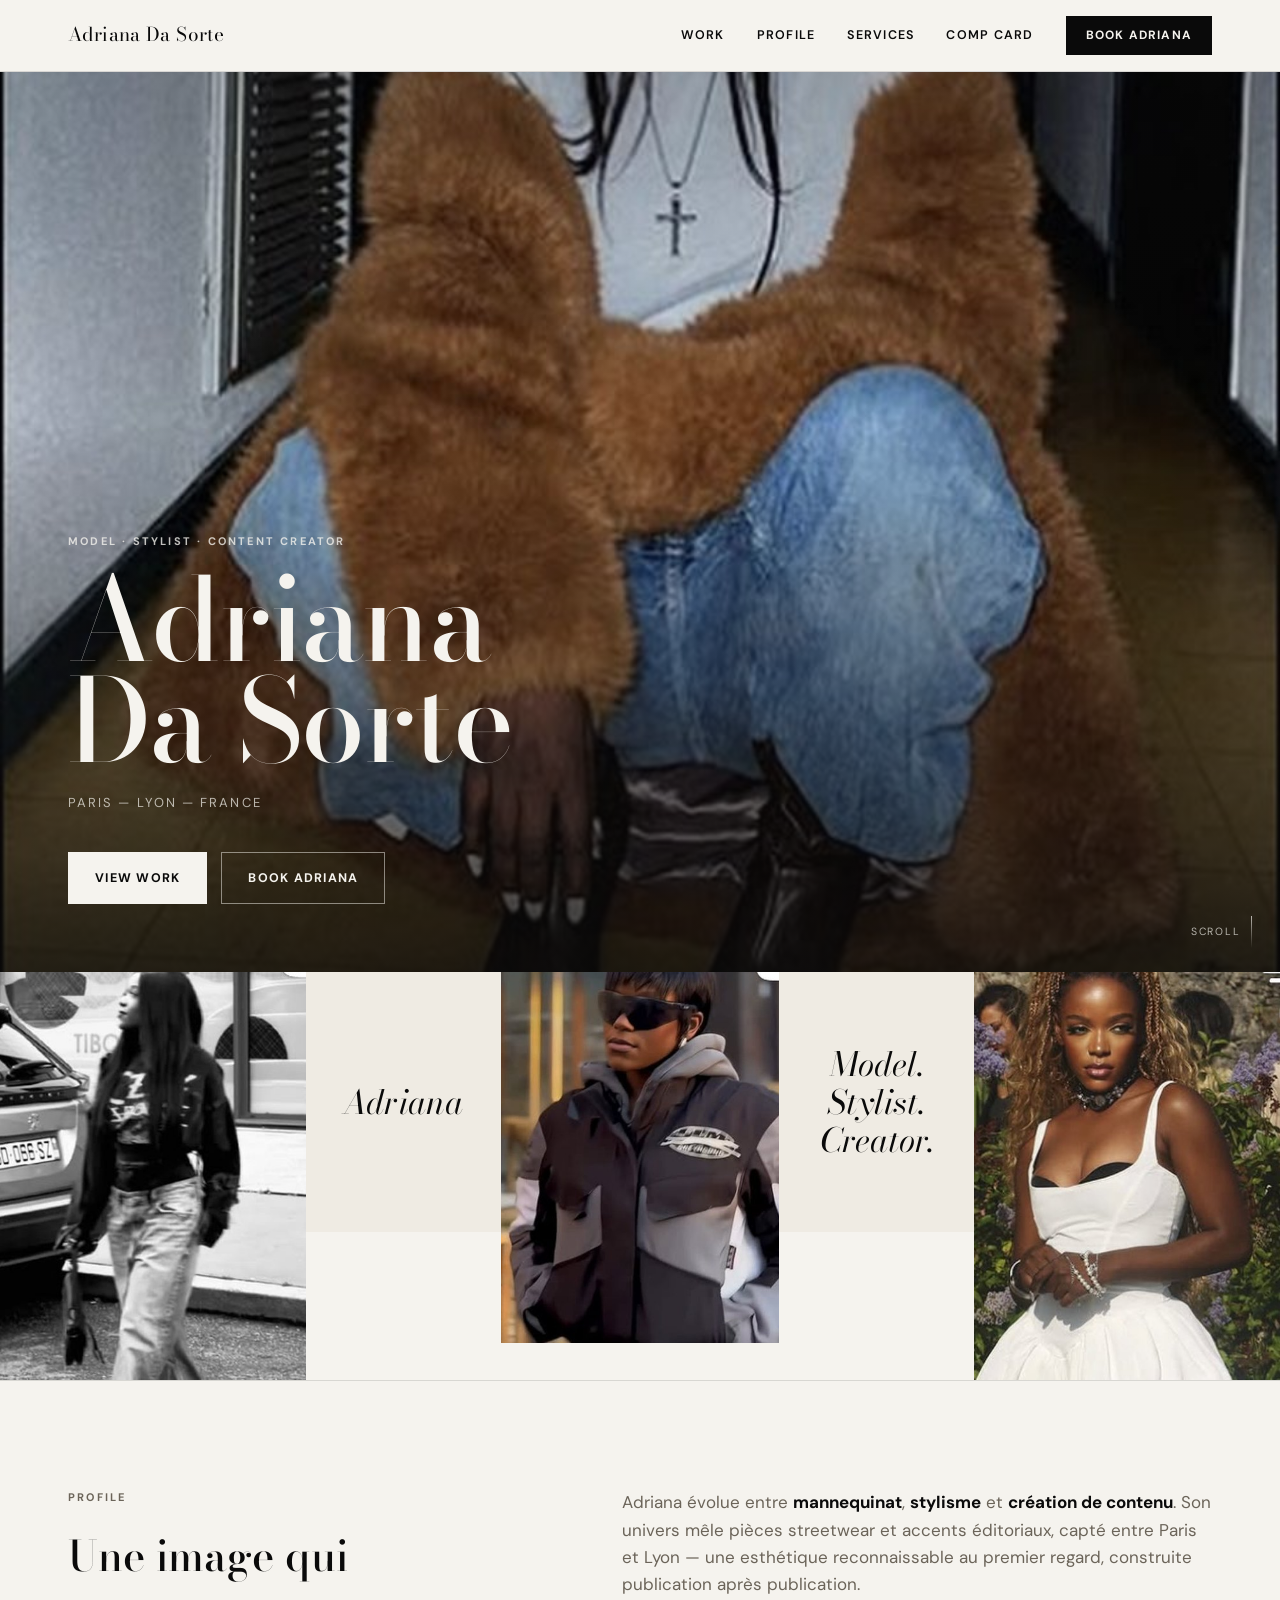
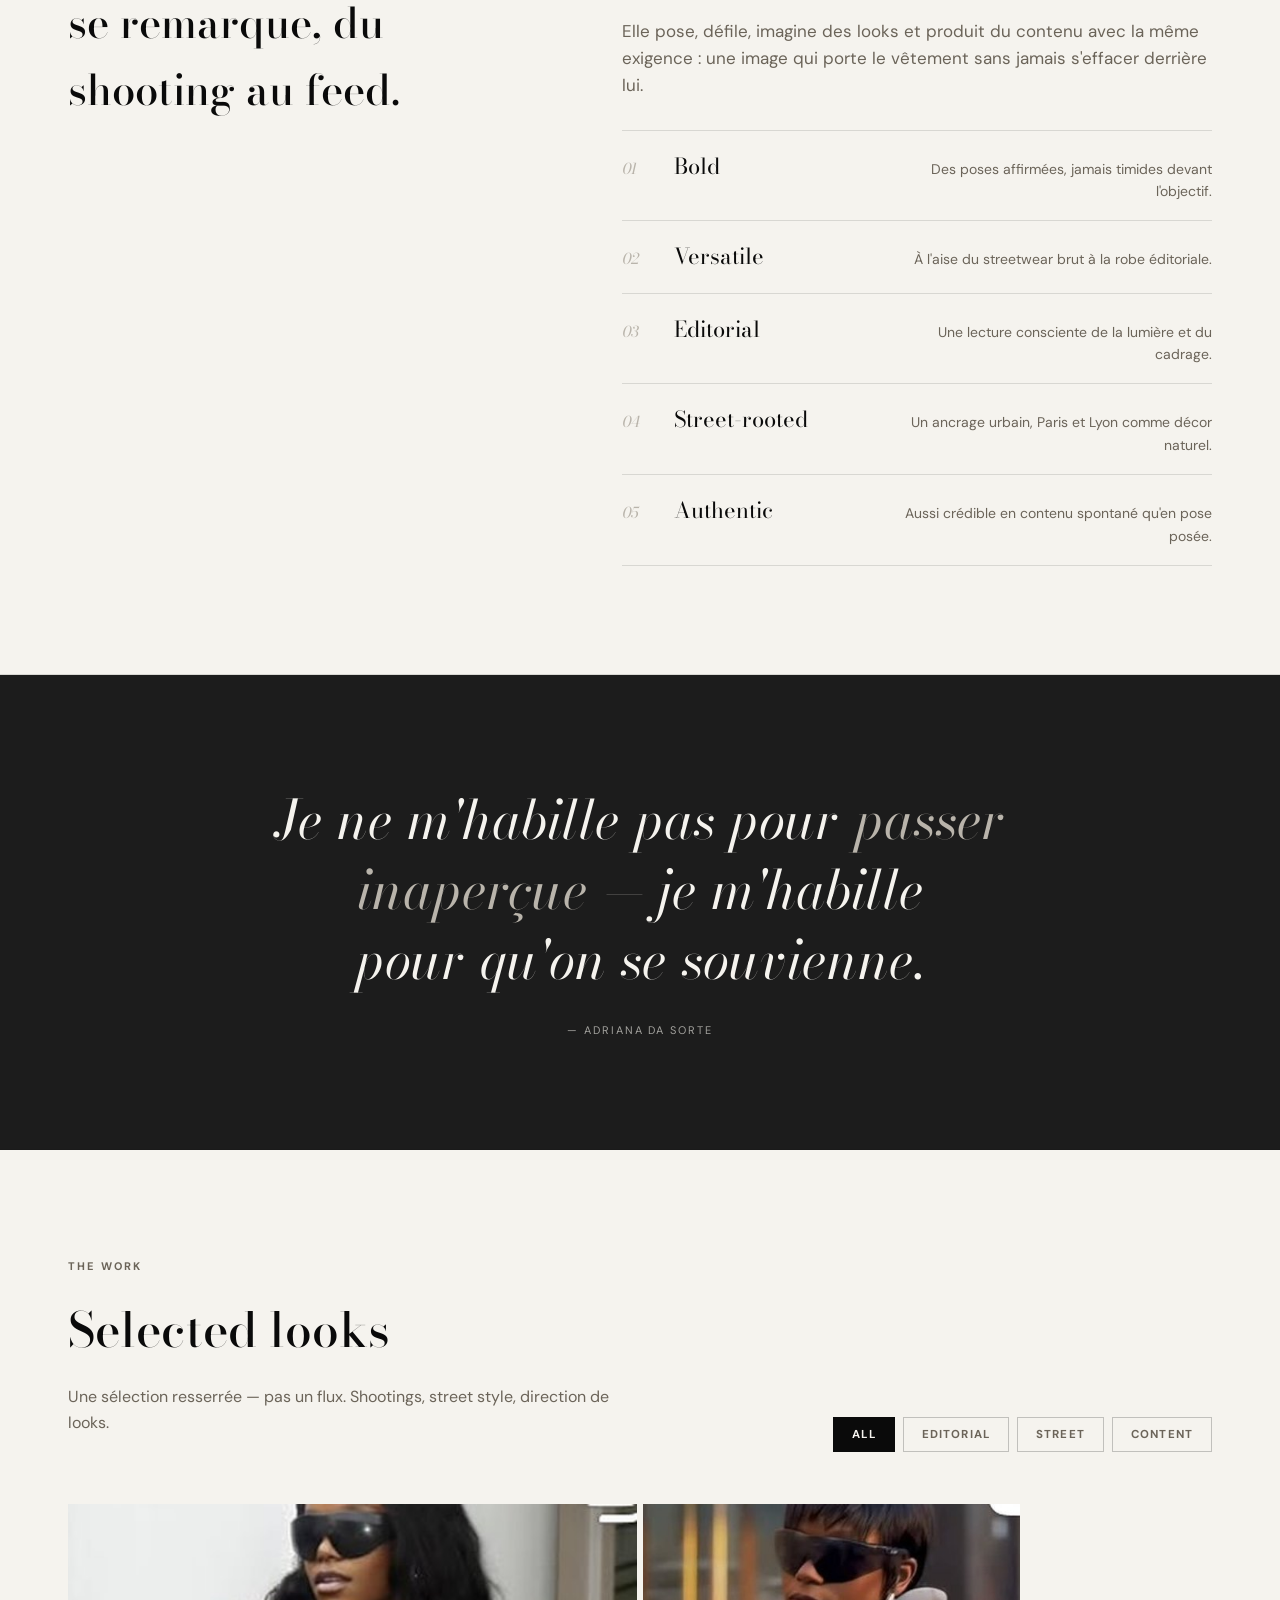
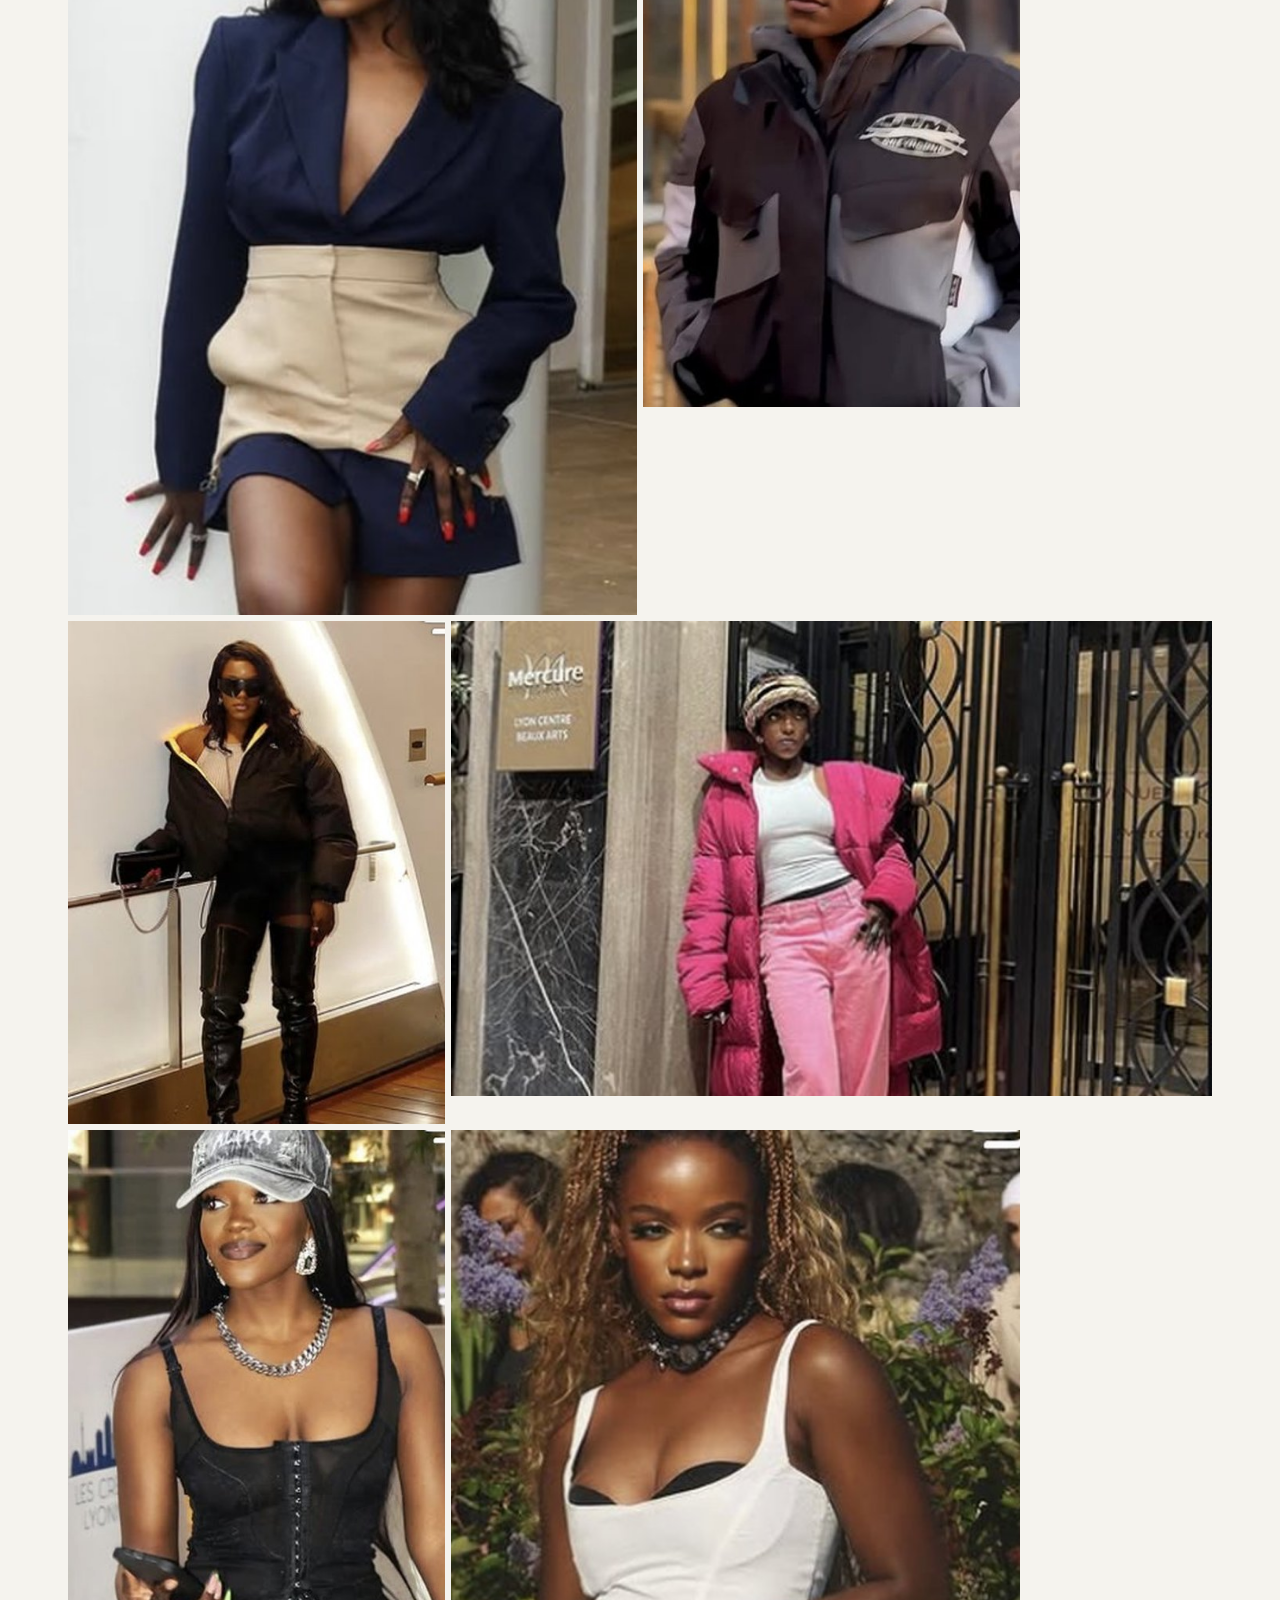
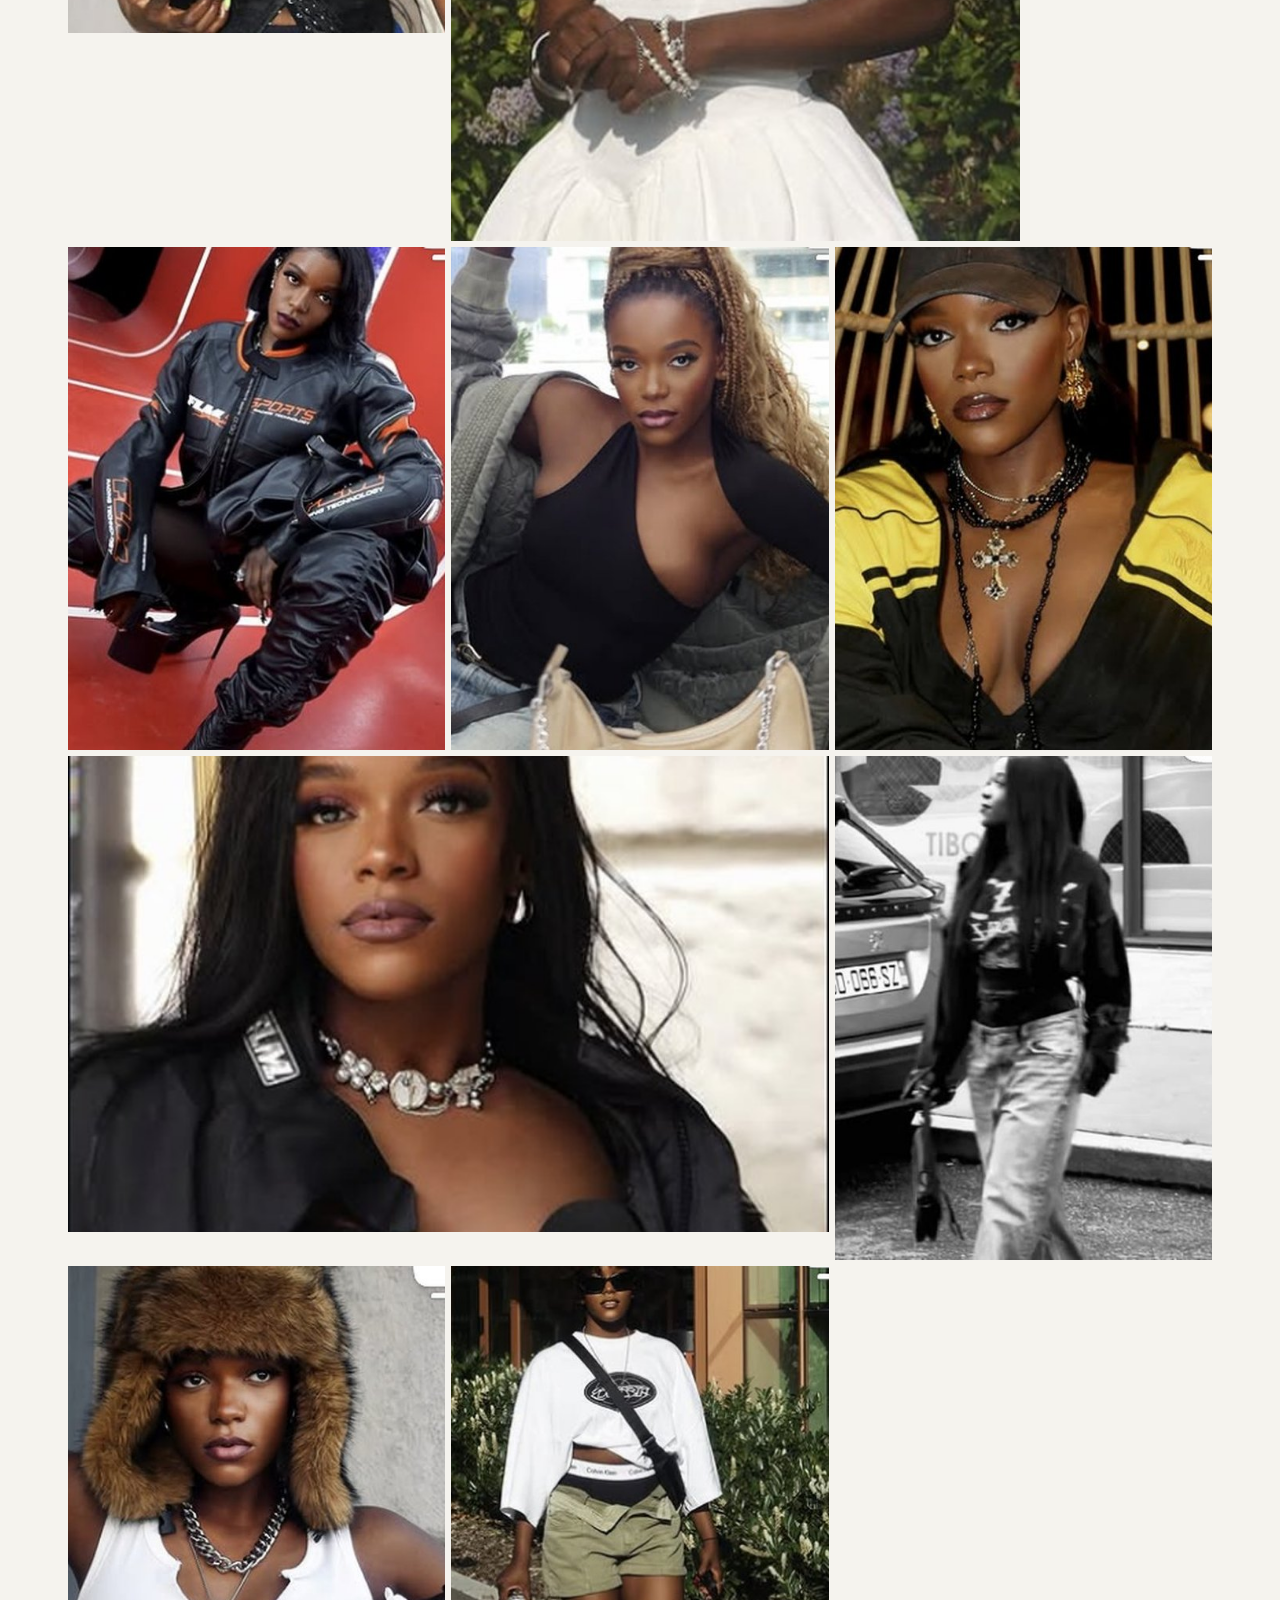
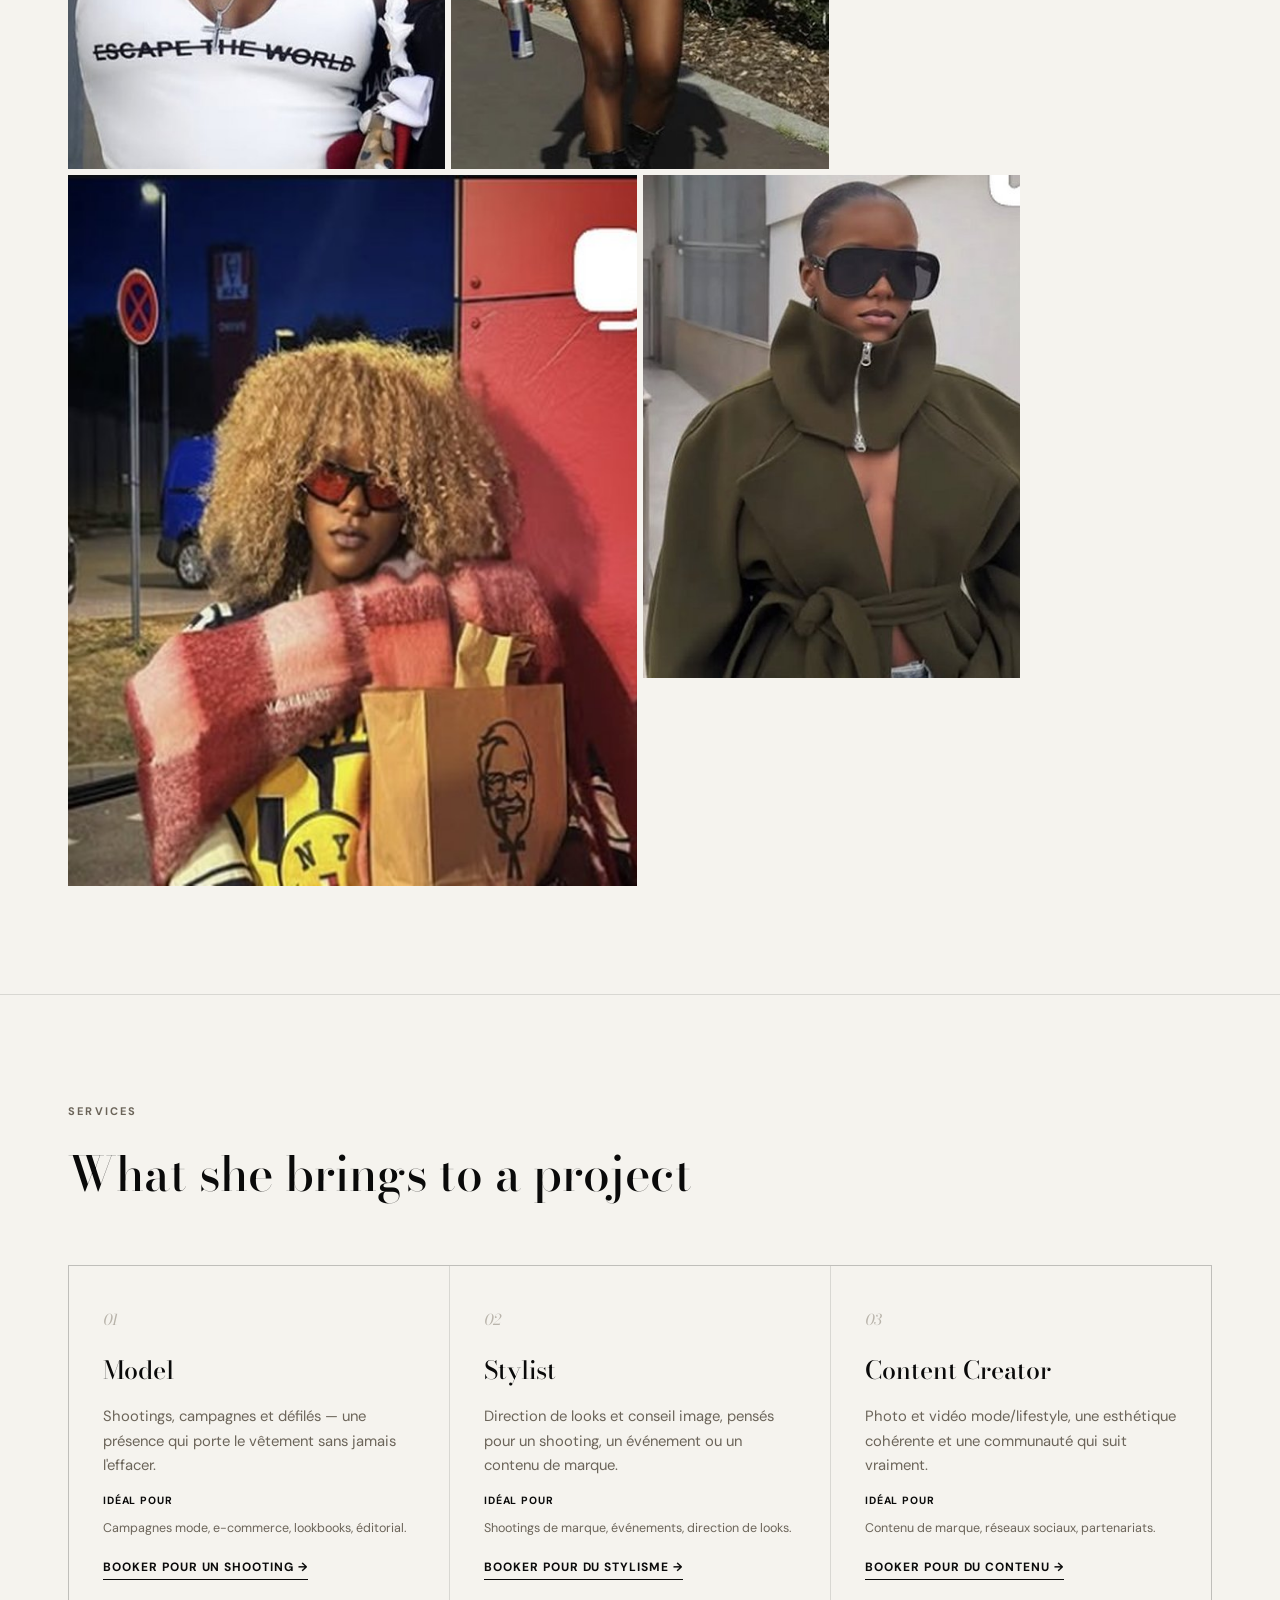
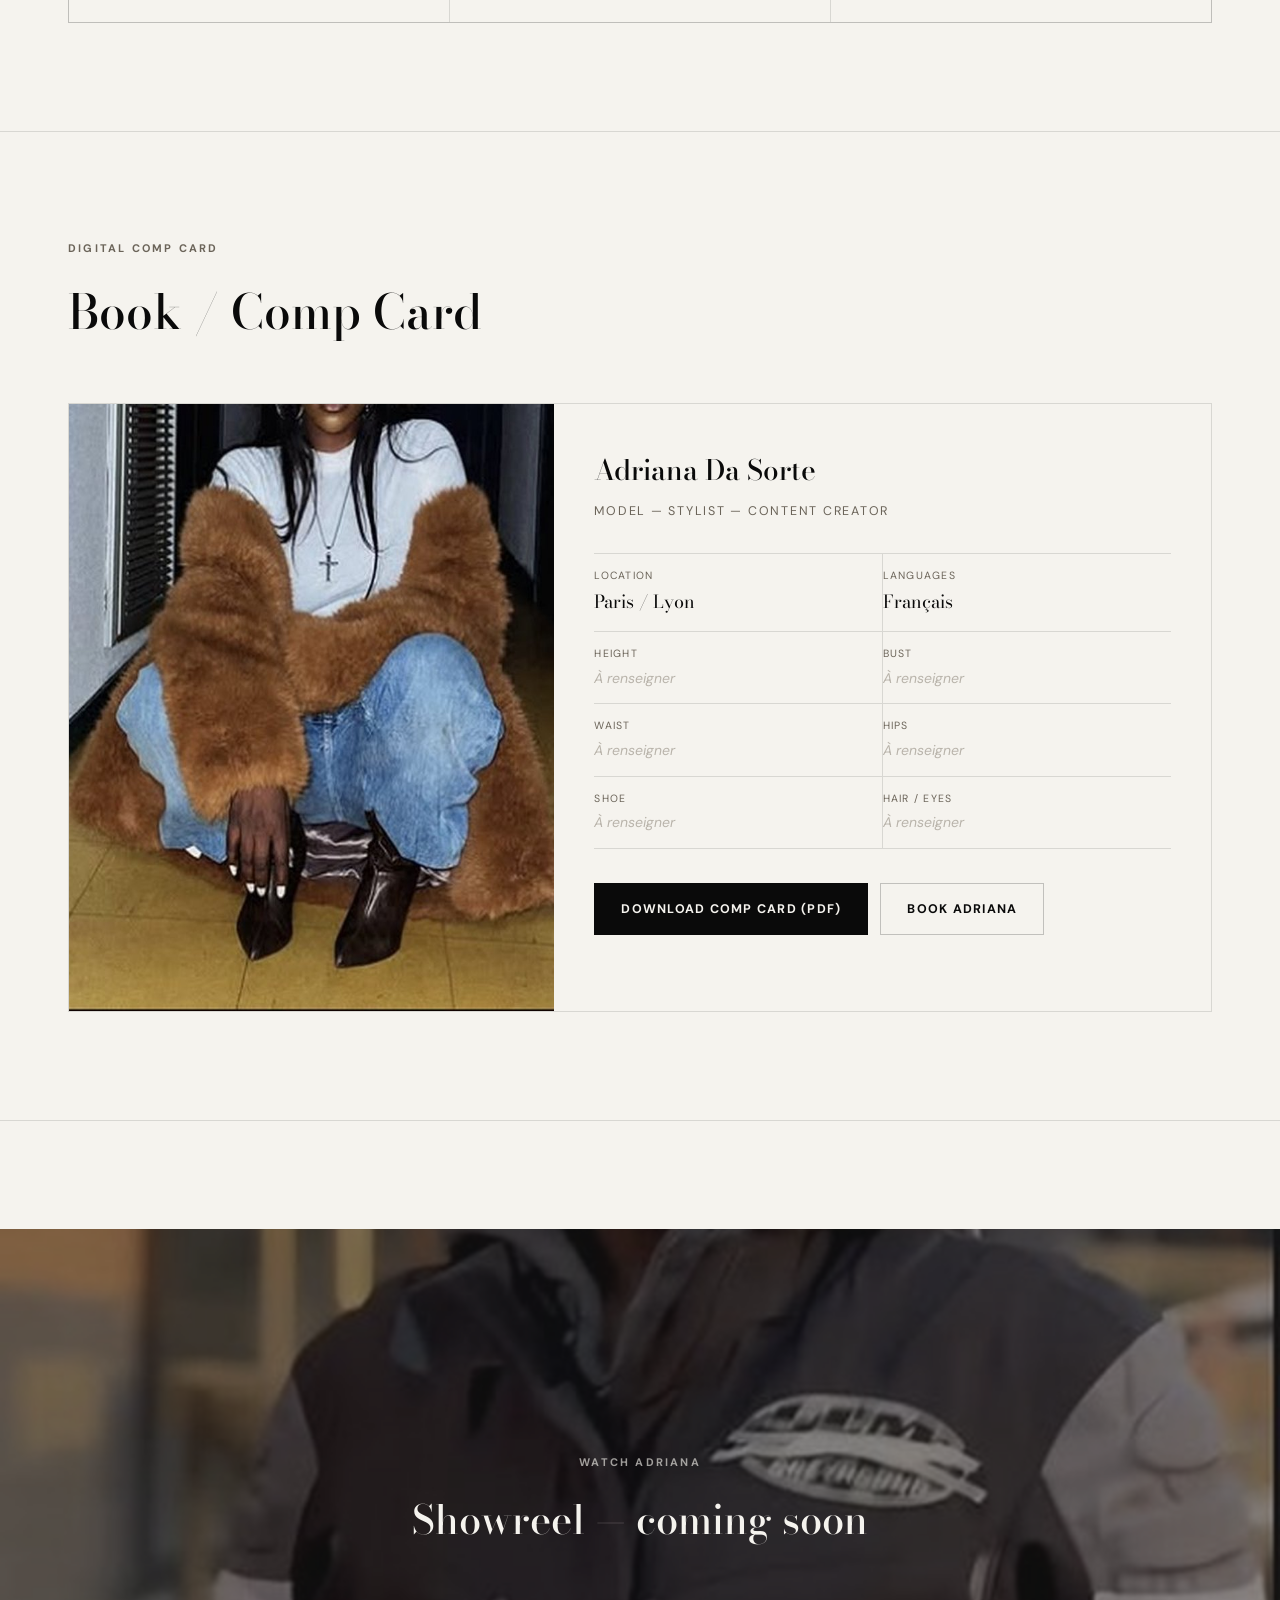
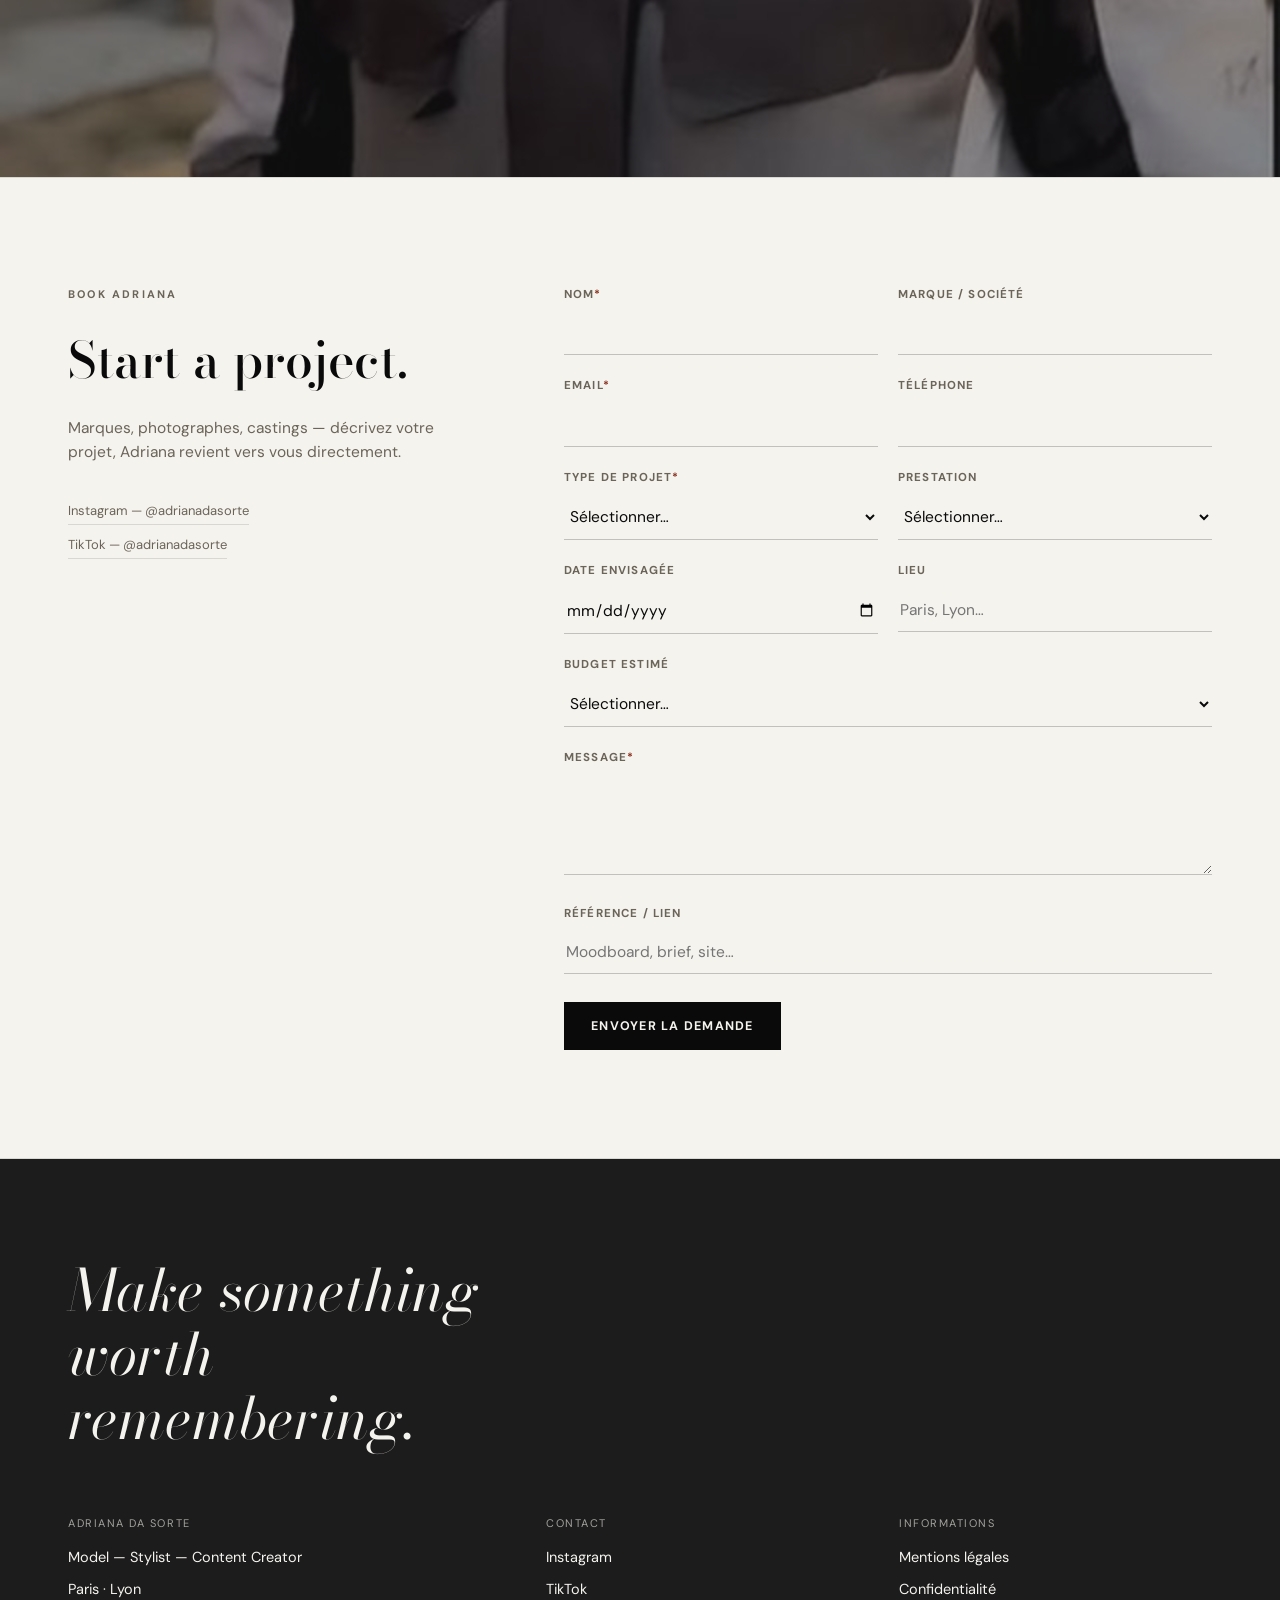
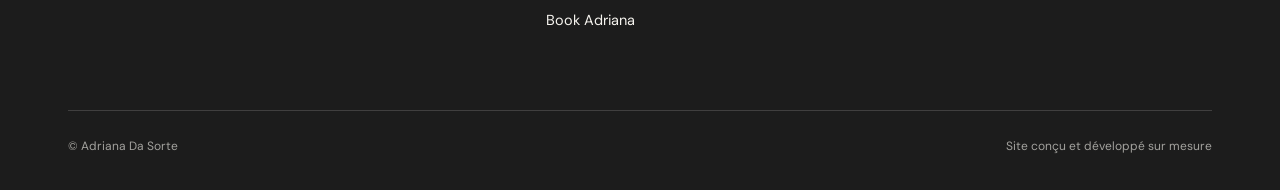
==== index.html @ 489c69a9 "Site officiel Adriana Da Sorte — v1 Portfolio premium / digital comp card / booking pour Adriana Da " ====
<!doctype html>
<html lang="fr">
<head>
<meta charset="utf-8">
<meta name="viewport" content="width=device-width, initial-scale=1">
<link rel="icon" href="/favicon.ico" sizes="any">
<link rel="apple-touch-icon" href="/assets/img/apple-touch-icon.png">
<title>Adriana Da Sorte</title>
<meta name="description" content="Adriana Da Sorte — Mannequin, styliste et créatrice de contenu entre Paris et Lyon. Portfolio, comp card et booking.">
<link rel="canonical" href="https://www.adrianadasorte.com/">
<meta property="og:type" content="profile">
<meta property="og:title" content="Adriana Da Sorte — Model / Stylist / Content Creator">
<meta property="og:description" content="Mannequin, styliste et créatrice de contenu entre Paris et Lyon.">
<meta property="og:url" content="https://www.adrianadasorte.com/">
<meta property="og:image" content="https://www.adrianadasorte.com/assets/img/og-cover.jpg">
<meta property="og:locale" content="fr_FR">
<meta name="twitter:card" content="summary_large_image">
<meta name="twitter:title" content="Adriana Da Sorte — Model / Stylist / Content Creator">
<meta name="twitter:description" content="Mannequin, styliste et créatrice de contenu entre Paris et Lyon.">
<meta name="robots" content="index, follow">
<link rel="preconnect" href="https://fonts.googleapis.com">
<link rel="preconnect" href="https://fonts.gstatic.com" crossorigin>
<link href="https://fonts.googleapis.com/css2?family=Bodoni+Moda:ital,opsz,wght@0,6..96,400;0,6..96,500;0,6..96,600;0,6..96,700;1,6..96,400;1,6..96,500&family=DM+Sans:ital,wght@0,400;0,500;0,600;0,700;1,500&display=swap" rel="stylesheet">
<script type="application/ld+json">
{
  "@context": "https://schema.org",
  "@type": "Person",
  "name": "Adriana Da Sorte",
  "jobTitle": ["Fashion Model", "Stylist", "Content Creator"],
  "url": "https://www.adrianadasorte.com/",
  "sameAs": [
    "https://www.instagram.com/adrianadasorte",
    "https://www.tiktok.com/@adrianadasorte"
  ],
  "areaServed": ["Paris", "Lyon"],
  "address": { "@type": "PostalAddress", "addressLocality": "Paris", "addressCountry": "FR" }
}
</script>
<link rel="stylesheet" href="assets/css/style.css">
</head>
<body>

<a class="skip-link" href="#main">Aller au contenu</a>

<button class="burger" id="burgerBtn" aria-label="Ouvrir le menu" aria-expanded="false" aria-controls="mobileMenu">
  <span></span><span></span><span></span>
</button>
<div class="mobile-menu" id="mobileMenu">
  <button class="mobile-close" id="mobileClose" aria-label="Fermer le menu">×</button>
  <a href="#work">Work</a>
  <a href="#profile">Profile</a>
  <a href="#services">Services</a>
  <a href="#comp-card">Comp Card</a>
  <a href="#book">Book</a>
</div>

<nav>
  <div class="nav-inner">
    <a class="wordmark" href="#top">Adriana Da Sorte</a>
    <div class="nav-links">
      <a href="#work">Work</a>
      <a href="#profile">Profile</a>
      <a href="#services">Services</a>
      <a href="#comp-card">Comp Card</a>
      <a class="nav-cta" href="#book">Book Adriana</a>
    </div>
  </div>
</nav>

<main id="main">

<header class="hero" id="top">
  <div class="hero-bg"><img src="assets/img/hero.jpg" alt="Adriana Da Sorte, portrait éditorial en manteau fourrure"></div>
  <div class="hero-content">
    <div class="eyebrow">Model · Stylist · Content Creator</div>
    <h1>Adriana<br>Da Sorte</h1>
    <div class="hero-loc">Paris — Lyon — France</div>
    <div class="hero-actions">
      <a class="btn btn-solid" href="#work">View Work</a>
      <a class="btn btn-ghost-dark" href="#book">Book Adriana</a>
    </div>
  </div>
  <div class="scroll-cue">Scroll</div>
</header>

<section class="intro" aria-label="Introduction">
  <div class="intro-strip reveal">
    <div><img src="assets/img/g4.jpg" alt="Portrait noir et blanc"></div>
    <div class="word"><span>Adriana</span></div>
    <div><img src="assets/img/g9.jpg" alt="Shooting studio, combinaison sportswear"></div>
    <div class="word"><span>Model.<br>Stylist.<br>Creator.</span></div>
    <div><img src="assets/img/g7.jpg" alt="Look robe blanche dans un jardin"></div>
  </div>
</section>

<section id="profile" class="reveal">
  <div class="wrap">
    <div class="about-grid">
      <div>
        <div class="eyebrow">Profile</div>
        <h2 style="margin-top:16px; font-size:clamp(28px,3.4vw,42px);">Une image qui se remarque, du shooting au feed.</h2>
      </div>
      <div>
        <p>Adriana évolue entre <strong>mannequinat</strong>, <strong>stylisme</strong> et <strong>création de contenu</strong>. Son univers mêle pièces streetwear et accents éditoriaux, capté entre Paris et Lyon — une esthétique reconnaissable au premier regard, construite publication après publication.</p>
        <p>Elle pose, défile, imagine des looks et produit du contenu avec la même exigence : une image qui porte le vêtement sans jamais s'effacer derrière lui.</p>

        <div class="code-list">
          <div class="code-row"><span class="n">01</span><span class="t">Bold</span><span class="d">Des poses affirmées, jamais timides devant l'objectif.</span></div>
          <div class="code-row"><span class="n">02</span><span class="t">Versatile</span><span class="d">À l'aise du streetwear brut à la robe éditoriale.</span></div>
          <div class="code-row"><span class="n">03</span><span class="t">Editorial</span><span class="d">Une lecture consciente de la lumière et du cadrage.</span></div>
          <div class="code-row"><span class="n">04</span><span class="t">Street-rooted</span><span class="d">Un ancrage urbain, Paris et Lyon comme décor naturel.</span></div>
          <div class="code-row"><span class="n">05</span><span class="t">Authentic</span><span class="d">Aussi crédible en contenu spontané qu'en pose posée.</span></div>
        </div>
      </div>
    </div>
  </div>
</section>

<section class="statement reveal">
  <blockquote>Je ne m'habille pas pour <span>passer inaperçue</span> — je m'habille pour qu'on se souvienne.</blockquote>
  <cite>— Adriana Da Sorte</cite>
</section>

<section id="work" class="reveal">
  <div class="wrap">
    <div class="sec-head">
      <div>
        <div class="eyebrow">The Work</div>
        <h2>Selected looks</h2>
        <p>Une sélection resserrée — pas un flux. Shootings, street style, direction de looks.</p>
      </div>
      <div class="filters" role="group" aria-label="Filtrer le portfolio">
        <button class="filter-btn active" data-filter="all">All</button>
        <button class="filter-btn" data-filter="editorial">Editorial</button>
        <button class="filter-btn" data-filter="street">Street</button>
        <button class="filter-btn" data-filter="content">Content</button>
      </div>
    </div>
  </div>

  <div class="wrap">
    <div class="gallery" id="gallery">
      <figure class="big" data-cat="editorial" data-caption="Éditorial — blazer bicolore"><img src="assets/img/g1.jpg" alt="Look éditorial, blazer bicolore"><figcaption>Editorial — Blazer</figcaption></figure>
      <figure data-cat="editorial" data-caption="Studio — combinaison sportswear"><img src="assets/img/g9.jpg" alt="Shooting studio, combinaison sportswear"><figcaption>Editorial — Studio</figcaption></figure>
      <figure data-cat="street" data-caption="Street — cuir et bottes hautes"><img src="assets/img/g2.jpg" alt="Look soirée, cuir et bottes hautes"><figcaption>Street</figcaption></figure>
      <figure class="wide" data-cat="street" data-caption="Street — manteau rose"><img src="assets/img/g5.jpg" alt="Street style, manteau rose"><figcaption>Street</figcaption></figure>
      <figure data-cat="editorial" data-caption="Éditorial — corset et bijoux"><img src="assets/img/g3.jpg" alt="Portrait, corset et bijoux"><figcaption>Editorial</figcaption></figure>
      <figure class="big" data-cat="editorial" data-caption="Éditorial — robe blanche, jardin"><img src="assets/img/g7.jpg" alt="Look robe blanche dans un jardin"><figcaption>Editorial</figcaption></figure>
      <figure data-cat="editorial" data-caption="Studio — pose au sol"><img src="assets/img/g10.jpg" alt="Shooting studio, pose au sol"><figcaption>Editorial — Studio</figcaption></figure>
      <figure data-cat="editorial" data-caption="Éditorial — regard caméra"><img src="assets/img/g6.jpg" alt="Portrait, regard caméra, collier ras-de-cou"><figcaption>Editorial</figcaption></figure>
      <figure data-cat="street" data-caption="Street — jaune et noir"><img src="assets/img/g8.jpg" alt="Look streetwear jaune et noir"><figcaption>Street</figcaption></figure>
      <figure class="wide" data-cat="editorial" data-caption="Éditorial — portrait veste noire"><img src="assets/img/g11.jpg" alt="Portrait éditorial, veste noire et collier ras-de-cou"><figcaption>Editorial</figcaption></figure>
      <figure data-cat="editorial" data-caption="Portrait noir et blanc"><img src="assets/img/g4.jpg" alt="Portrait noir et blanc"><figcaption>Editorial</figcaption></figure>
      <figure data-cat="street" data-caption="Street — bonnet fourrure"><img src="assets/img/g13.jpg" alt="Street style, bonnet fourrure"><figcaption>Street</figcaption></figure>
      <figure data-cat="content" data-caption="Content — casquette et afro"><img src="assets/img/g15.jpg" alt="Street style, casquette et afro"><figcaption>Content</figcaption></figure>
      <figure class="big" data-cat="content" data-caption="Content — street food candid"><img src="assets/img/g12.jpg" alt="Look casual, street food"><figcaption>Content</figcaption></figure>
      <figure data-cat="street" data-caption="Street — manteau kaki oversize"><img src="assets/img/g14.jpg" alt="Look manteau kaki oversize"><figcaption>Street</figcaption></figure>
    </div>
  </div>
</section>

<div class="lightbox" id="lightbox" role="dialog" aria-modal="true" aria-label="Photo agrandie">
  <button class="lb-close" id="lbClose" aria-label="Fermer">×</button>
  <button class="lb-prev" id="lbPrev" aria-label="Photo précédente">‹</button>
  <button class="lb-next" id="lbNext" aria-label="Photo suivante">›</button>
  <figure><img id="lbImg" src="" alt=""><figcaption id="lbCap"></figcaption></figure>
</div>

<section id="services" class="reveal">
  <div class="wrap">
    <div class="sec-head"><div><div class="eyebrow">Services</div><h2>What she brings to a project</h2></div></div>
    <div class="services">
      <div class="service">
        <div class="num">01</div>
        <h3>Model</h3>
        <p>Shootings, campagnes et défilés — une présence qui porte le vêtement sans jamais l'effacer.</p>
        <div class="brings"><b>Idéal pour</b>Campagnes mode, e-commerce, lookbooks, éditorial.</div>
        <a class="svc-cta" href="#book">Booker pour un shooting →</a>
      </div>
      <div class="service">
        <div class="num">02</div>
        <h3>Stylist</h3>
        <p>Direction de looks et conseil image, pensés pour un shooting, un événement ou un contenu de marque.</p>
        <div class="brings"><b>Idéal pour</b>Shootings de marque, événements, direction de looks.</div>
        <a class="svc-cta" href="#book">Booker pour du stylisme →</a>
      </div>
      <div class="service">
        <div class="num">03</div>
        <h3>Content Creator</h3>
        <p>Photo et vidéo mode/lifestyle, une esthétique cohérente et une communauté qui suit vraiment.</p>
        <div class="brings"><b>Idéal pour</b>Contenu de marque, réseaux sociaux, partenariats.</div>
        <a class="svc-cta" href="#book">Booker pour du contenu →</a>
      </div>
    </div>
  </div>
</section>

<section id="comp-card" class="reveal">
  <div class="wrap">
    <div class="sec-head"><div><div class="eyebrow">Digital Comp Card</div><h2>Book / Comp Card</h2></div></div>
    <div class="compcard">
      <div class="cc-photo"><img src="assets/img/hero.jpg" alt="Adriana Da Sorte, photo principale comp card"></div>
      <div class="cc-info">
        <h3>Adriana Da Sorte</h3>
        <div class="role">Model — Stylist — Content Creator</div>
        <div class="cc-stats">
          <div class="cc-stat"><div class="k">Location</div><div class="v">Paris / Lyon</div></div>
          <div class="cc-stat"><div class="k">Languages</div><div class="v">Français</div></div>
          <div class="cc-stat"><div class="k">Height</div><div class="v tbd">À renseigner</div></div>
          <div class="cc-stat"><div class="k">Bust</div><div class="v tbd">À renseigner</div></div>
          <div class="cc-stat"><div class="k">Waist</div><div class="v tbd">À renseigner</div></div>
          <div class="cc-stat"><div class="k">Hips</div><div class="v tbd">À renseigner</div></div>
          <div class="cc-stat"><div class="k">Shoe</div><div class="v tbd">À renseigner</div></div>
          <div class="cc-stat"><div class="k">Hair / Eyes</div><div class="v tbd">À renseigner</div></div>
        </div>
        <div class="cc-actions">
          <a class="btn btn-solid-ink" href="assets/pdf/comp-card.pdf" download="Adriana-Da-Sorte-Comp-Card.pdf">Download Comp Card (PDF)</a>
          <a class="btn btn-ghost-ink" href="#book">Book Adriana</a>
        </div>
      </div>
    </div>
  </div>
</section>

<section aria-label="Showreel" class="reveal" style="padding-bottom:0;">
  <div class="showreel">
    <img src="assets/img/g9.jpg" alt="">
    <div class="showreel-overlay">
      <div class="eyebrow">Watch Adriana</div>
      <h2 style="color:var(--dark-paper); font-size:clamp(24px,4vw,40px);">Showreel — coming soon</h2>
    </div>
  </div>
</section>

<section id="book" class="reveal">
  <div class="wrap">
    <div class="book-grid">
      <div>
        <div class="eyebrow">Book Adriana</div>
        <h2 style="margin-top:16px; font-size:clamp(32px,4.4vw,50px);">Start a project.</h2>
        <p class="book-note">Marques, photographes, castings — décrivez votre projet, Adriana revient vers vous directement.</p>
        <div class="book-links">
          <a href="https://www.instagram.com/adrianadasorte" target="_blank" rel="noopener">Instagram — @adrianadasorte</a>
          <a href="https://www.tiktok.com/@adrianadasorte" target="_blank" rel="noopener">TikTok — @adrianadasorte</a>
        </div>
      </div>

      <form class="book-form" id="bookForm" action="https://formspree.io/f/YOUR_FORM_ID" method="POST" novalidate>
        <div class="hp"><label for="company_website">Ne pas remplir</label><input type="text" id="company_website" name="company_website" tabindex="-1" autocomplete="off"></div>

        <div class="field-row">
          <div class="field" data-required="true">
            <label for="f_name">Nom<span class="req">*</span></label>
            <input type="text" id="f_name" name="name" required>
            <div class="field-err">Merci d'indiquer votre nom.</div>
          </div>
          <div class="field">
            <label for="f_company">Marque / Société</label>
            <input type="text" id="f_company" name="company">
          </div>
        </div>

        <div class="field-row">
          <div class="field" data-required="true">
            <label for="f_email">Email<span class="req">*</span></label>
            <input type="email" id="f_email" name="email" required>
            <div class="field-err">Merci d'indiquer un email valide.</div>
          </div>
          <div class="field">
            <label for="f_phone">Téléphone</label>
            <input type="tel" id="f_phone" name="phone">
          </div>
        </div>

        <div class="field-row">
          <div class="field" data-required="true">
            <label for="f_type">Type de projet<span class="req">*</span></label>
            <select id="f_type" name="project_type" required>
              <option value="">Sélectionner…</option>
              <option>Editorial</option>
              <option>Campaign</option>
              <option>Commercial</option>
              <option>Beauty</option>
              <option>Content</option>
              <option>Styling</option>
              <option>Event</option>
              <option>Other</option>
            </select>
            <div class="field-err">Merci de sélectionner un type de projet.</div>
          </div>
          <div class="field">
            <label for="f_service">Prestation</label>
            <select id="f_service" name="service">
              <option value="">Sélectionner…</option>
              <option>Model</option>
              <option>Stylist</option>
              <option>Content Creator</option>
              <option>Plusieurs</option>
            </select>
          </div>
        </div>

        <div class="field-row">
          <div class="field">
            <label for="f_date">Date envisagée</label>
            <input type="date" id="f_date" name="date">
          </div>
          <div class="field">
            <label for="f_location">Lieu</label>
            <input type="text" id="f_location" name="location" placeholder="Paris, Lyon…">
          </div>
        </div>

        <div class="field">
          <label for="f_budget">Budget estimé</label>
          <select id="f_budget" name="budget_range">
            <option value="">Sélectionner…</option>
            <option>À définir</option>
            <option>&lt; 500 €</option>
            <option>500 – 1 500 €</option>
            <option>1 500 – 5 000 €</option>
            <option>5 000 € +</option>
          </select>
        </div>

        <div class="field" data-required="true">
          <label for="f_message">Message<span class="req">*</span></label>
          <textarea id="f_message" name="message" required></textarea>
          <div class="field-err">Un message décrivant le projet est nécessaire.</div>
        </div>

        <div class="field">
          <label for="f_ref">Référence / lien</label>
          <input type="url" id="f_ref" name="reference" placeholder="Moodboard, brief, site…">
        </div>

        <button class="btn btn-solid-ink" type="submit">Envoyer la demande</button>
        <div class="form-status" id="formStatus" role="status" aria-live="polite"></div>
      </form>
    </div>
  </div>
</section>

</main>

<footer id="legal">
  <div class="wrap">
    <div class="foot-headline">Make something worth remembering.</div>
    <div class="foot-grid">
      <div class="foot-col">
        <div class="k">Adriana Da Sorte</div>
        <span>Model — Stylist — Content Creator</span>
        <span>Paris · Lyon</span>
      </div>
      <div class="foot-col">
        <div class="k">Contact</div>
        <a href="https://www.instagram.com/adrianadasorte" target="_blank" rel="noopener">Instagram</a>
        <a href="https://www.tiktok.com/@adrianadasorte" target="_blank" rel="noopener">TikTok</a>
        <a href="#book">Book Adriana</a>
      </div>
      <div class="foot-col">
        <div class="k">Informations</div>
        <a href="legal.html">Mentions légales</a>
        <a href="legal.html">Confidentialité</a>
      </div>
    </div>
    <div class="foot-bottom">
      <span>© Adriana Da Sorte</span>
      <span>Site conçu et développé sur mesure</span>
    </div>
  </div>
</footer>

<a class="float-cta" id="floatCta" href="#book">Book Adriana →</a>

<script src="assets/js/main.js" defer></script>
</body>
</html>
---- assets/css/style.css ----
:root{
    --paper:#F5F3EE;
    --paper-2:#EFEBE3;
    --ink:#0A0A0A;
    --ink-soft:#6B6459;
    --warm:#B9B4AB;
    --warm-line: rgba(10,10,10,0.12);
    --warm-line-strong: rgba(10,10,10,0.22);
    --dark:#1C1C1C;
    --dark-paper:#F5F3EE;
    --dark-soft: rgba(245,243,238,0.62);
    --dark-line: rgba(245,243,238,0.16);
    --err:#8a2f1f;
  }
  *{ box-sizing:border-box; }
  ::selection{ background:var(--ink); color:var(--paper); }
  html{ scroll-behavior:smooth; }
  @media (prefers-reduced-motion: reduce){ html{ scroll-behavior:auto; } }
  body{
    margin:0; background:var(--paper); color:var(--ink);
    font-family:'DM Sans', sans-serif; font-size:16px; line-height:1.6;
    -webkit-font-smoothing:antialiased;
  }
  img{ display:block; width:100%; height:100%; object-fit:cover; }
  a{ color:inherit; }
  a:focus-visible, button:focus-visible, input:focus-visible, select:focus-visible, textarea:focus-visible{
    outline:2px solid var(--ink); outline-offset:3px;
  }
  .skip-link{
    position:absolute; left:12px; top:-60px; background:var(--ink); color:var(--paper);
    padding:10px 16px; font-size:13px; z-index:300; transition:top .2s;
  }
  .skip-link:focus{ top:12px; }

  .wrap{ max-width:1200px; margin:0 auto; padding:0 28px; }

  h1,h2,h3{ font-family:'Bodoni Moda', serif; font-weight:500; margin:0; text-wrap:balance; }

  .eyebrow{
    font-family:'DM Sans', sans-serif; font-weight:700; font-size:11px;
    letter-spacing:.2em; text-transform:uppercase; color:var(--ink-soft);
  }

  .reveal{ opacity:0; transform:translateY(20px); transition:opacity .8s ease, transform .8s cubic-bezier(.2,.7,.2,1); }
  .reveal.is-visible{ opacity:1; transform:none; }
  @media (prefers-reduced-motion: reduce){ .reveal{ opacity:1; transform:none; transition:none; } }

  /* ---------------- nav ---------------- */
  nav{
    position:sticky; top:0; z-index:60;
    background:rgba(245,243,238,0.88); backdrop-filter:blur(10px);
    border-bottom:1px solid var(--warm-line);
  }
  .nav-inner{ display:flex; align-items:center; justify-content:space-between; padding:16px 28px; max-width:1200px; margin:0 auto; }
  .wordmark{ font-family:'Bodoni Moda', serif; font-size:19px; letter-spacing:.02em; text-decoration:none; color:var(--ink); }
  .nav-links{ display:flex; gap:32px; align-items:center; }
  .nav-links a:not(.nav-cta){
    font-size:12.5px; font-weight:600; letter-spacing:.1em; text-transform:uppercase;
    color:var(--ink); text-decoration:none; position:relative; padding-bottom:2px;
  }
  .nav-links a:not(.nav-cta)::after{
    content:""; position:absolute; left:0; right:100%; bottom:0; height:1px; background:var(--ink);
    transition:right .25s ease;
  }
  .nav-links a:not(.nav-cta):hover::after{ right:0; }
  .nav-cta{
    background:var(--ink); color:var(--paper); padding:10px 20px;
    font-size:12px; font-weight:700; letter-spacing:.1em; text-transform:uppercase;
    text-decoration:none; transition:opacity .2s; white-space:nowrap;
  }
  .nav-cta:hover{ opacity:.78; }
  .burger{ display:none; flex-direction:column; gap:5px; background:none; border:none; cursor:pointer; padding:8px; }
  .burger span{ width:22px; height:1.5px; background:var(--ink); }
  @media (max-width:780px){
    .nav-links a:not(.nav-cta){ display:none; }
    .burger{ display:flex; }
  }
  .mobile-menu{
    position:fixed; inset:0; z-index:90; background:var(--paper);
    display:flex; flex-direction:column; align-items:center; justify-content:center; gap:28px;
    opacity:0; pointer-events:none; transition:opacity .3s;
  }
  .mobile-menu.open{ opacity:1; pointer-events:auto; }
  .mobile-menu a{ font-family:'Bodoni Moda', serif; font-size:32px; text-decoration:none; color:var(--ink); }
  .mobile-close{ position:absolute; top:20px; right:24px; background:none; border:none; color:var(--ink); font-size:30px; cursor:pointer; }

  /* ---------------- hero : full-bleed editorial ---------------- */
  .hero{ position:relative; min-height:100svh; display:flex; align-items:flex-end; overflow:hidden; }
  .hero-bg{ position:absolute; inset:0; z-index:0; }
  .hero-bg img{ filter:saturate(1.02); }
  .hero-bg::after{
    content:""; position:absolute; inset:0;
    background:linear-gradient(0deg, rgba(10,10,10,.82) 0%, rgba(10,10,10,.32) 40%, rgba(10,10,10,.05) 62%, rgba(10,10,10,.28) 100%);
  }
  .hero-content{ position:relative; z-index:1; width:100%; padding:0 28px 68px; max-width:1200px; margin:0 auto; color:var(--paper); }
  .hero .eyebrow{ color:rgba(245,243,238,.78); margin-bottom:18px; }
  .hero h1{ font-size:clamp(48px,9vw,132px); line-height:0.88; color:var(--paper); letter-spacing:-.01em; }
  .hero-loc{ margin-top:22px; font-size:13px; letter-spacing:.16em; text-transform:uppercase; color:rgba(245,243,238,.7); }
  .hero-actions{ display:flex; gap:14px; margin-top:38px; flex-wrap:wrap; }
  .btn{
    display:inline-flex; align-items:center; gap:8px; padding:15px 26px;
    font-size:12.5px; font-weight:700; letter-spacing:.1em; text-transform:uppercase;
    text-decoration:none; transition:all .22s; border:1px solid transparent; cursor:pointer; font-family:'DM Sans', sans-serif;
  }
  .btn-solid{ background:var(--paper); color:var(--ink); }
  .btn-solid:hover{ background:#fff; }
  .btn-ghost-dark{ border-color:rgba(245,243,238,.5); color:var(--paper); background:none; }
  .btn-ghost-dark:hover{ border-color:var(--paper); }
  .btn-solid-ink{ background:var(--ink); color:var(--paper); }
  .btn-solid-ink:hover{ opacity:.82; }
  .btn-ghost-ink{ border-color:var(--warm-line-strong); color:var(--ink); background:none; }
  .btn-ghost-ink:hover{ border-color:var(--ink); }

  .scroll-cue{ position:absolute; right:28px; bottom:24px; z-index:1; color:rgba(245,243,238,.7); font-size:10.5px; letter-spacing:.18em; text-transform:uppercase; display:flex; align-items:center; gap:10px; }
  .scroll-cue::after{ content:""; width:1px; height:32px; background:linear-gradient(rgba(245,243,238,.7), transparent); }
  @media (max-width:640px){ .scroll-cue{ display:none; } }

  /* ---------------- intro sequence ---------------- */
  .intro{ padding:0; border-bottom:1px solid var(--warm-line); background:var(--paper); }
  .intro-strip{ display:grid; grid-template-columns: 1.1fr 0.7fr 1fr 0.7fr 1.1fr; }
  .intro-strip > div{ aspect-ratio:3/4; overflow:hidden; }
  .intro-strip .word{
    display:flex; align-items:center; justify-content:center; text-align:center; padding:20px;
    background:var(--paper-2);
  }
  .intro-strip .word span{ font-family:'Bodoni Moda', serif; font-style:italic; font-size:clamp(20px,2.6vw,34px); line-height:1.15; }
  @media (max-width:900px){
    .intro-strip{ grid-template-columns:1fr 1fr; }
    .intro-strip > div:nth-child(4), .intro-strip > div:nth-child(5){ display:none; }
  }

  /* ---------------- section scaffolding ---------------- */
  section{ padding:108px 0; border-bottom:1px solid var(--warm-line); }
  .sec-head{ display:flex; justify-content:space-between; align-items:flex-end; gap:24px; margin-bottom:52px; flex-wrap:wrap; }
  .sec-head .eyebrow{ margin-bottom:16px; }
  .sec-head h2{ font-size:clamp(32px,4vw,48px); }
  .sec-head p{ color:var(--ink-soft); margin-top:16px; font-size:16px; max-width:52ch; }

  /* ---------------- about + code ---------------- */
  .about-grid{ display:grid; grid-template-columns:0.9fr 1.1fr; gap:72px; align-items:start; }
  .about-grid p{ color:var(--ink-soft); font-size:17px; margin:0 0 20px; max-width:52ch; }
  .about-grid strong{ color:var(--ink); font-weight:700; }
  @media (max-width:860px){ .about-grid{ grid-template-columns:1fr; gap:40px; } }

  .code-list{ margin-top:30px; border-top:1px solid var(--warm-line); }
  .code-row{ display:flex; align-items:baseline; gap:24px; padding:18px 0; border-bottom:1px solid var(--warm-line); }
  .code-row .n{ font-family:'Bodoni Moda', serif; font-style:italic; color:var(--warm); font-size:15px; width:28px; flex-shrink:0; }
  .code-row .t{ font-family:'Bodoni Moda', serif; font-size:22px; }
  .code-row .d{ color:var(--ink-soft); font-size:14px; margin-left:auto; text-align:right; max-width:32ch; }
  @media (max-width:640px){ .code-row{ flex-wrap:wrap; } .code-row .d{ margin-left:42px; text-align:left; } }

  /* ---------------- statement ---------------- */
  .statement{ padding:110px 0; border-bottom:1px solid var(--warm-line); background:var(--dark); color:var(--dark-paper); }
  .statement blockquote{ margin:0 auto; padding:0 28px; max-width:980px; font-family:'Bodoni Moda', serif; font-style:italic; font-weight:400; font-size:clamp(26px,4.4vw,54px); line-height:1.3; text-align:center; text-wrap:balance; }
  .statement blockquote span{ color:var(--warm); }
  .statement cite{ display:block; text-align:center; margin-top:26px; font-style:normal; font-size:11px; letter-spacing:.18em; text-transform:uppercase; color:var(--dark-soft); }

  /* ---------------- work / filters / gallery ---------------- */
  .filters{ display:flex; gap:8px; flex-wrap:wrap; }
  .filter-btn{
    background:none; border:1px solid var(--warm-line-strong); color:var(--ink-soft);
    padding:9px 18px; font-size:11.5px; font-weight:700; letter-spacing:.1em; text-transform:uppercase;
    cursor:pointer; transition:all .2s; font-family:'DM Sans', sans-serif;
  }
  .filter-btn:hover{ border-color:var(--ink); color:var(--ink); }
  .filter-btn.active{ background:var(--ink); border-color:var(--ink); color:var(--paper); }

  .gallery{ display:grid; grid-template-columns:repeat(6,1fr); gap:6px; margin-top:44px; }
  .gallery figure{ margin:0; position:relative; overflow:hidden; background:var(--paper-2); cursor:pointer; grid-column:span 2; aspect-ratio:3/4; transition:opacity .35s, transform .35s; }
  .gallery figure.big{ grid-column:span 3; aspect-ratio:4/5; }
  .gallery figure.wide{ grid-column:span 4; aspect-ratio:16/10; }
  .gallery figure.hidden-item{ display:none; }
  .gallery img{ transition:transform .7s cubic-bezier(.2,.7,.2,1); }
  .gallery figure:hover img{ transform:scale(1.045); }
  .gallery figcaption{
    position:absolute; left:14px; bottom:12px; z-index:1; color:#fff; font-size:11.5px;
    letter-spacing:.06em; opacity:0; transition:opacity .25s;
    text-shadow:0 2px 10px rgba(0,0,0,.5);
  }
  .gallery figure::before{
    content:""; position:absolute; inset:0; background:linear-gradient(0deg, rgba(0,0,0,.45), transparent 45%);
    opacity:0; transition:opacity .25s; z-index:0;
  }
  .gallery figure:hover::before, .gallery figure:hover figcaption{ opacity:1; }
  @media (max-width:900px){
    .gallery{ grid-template-columns:repeat(4,1fr); }
    .gallery figure{ grid-column:span 2 !important; aspect-ratio:3/4 !important; }
  }
  @media (max-width:560px){
    .gallery{ grid-template-columns:repeat(2,1fr); }
  }

  /* ---------------- lightbox ---------------- */
  .lightbox{ position:fixed; inset:0; z-index:120; background:rgba(10,10,10,.97); display:flex; align-items:center; justify-content:center; opacity:0; pointer-events:none; transition:opacity .3s; }
  .lightbox.open{ opacity:1; pointer-events:auto; }
  .lightbox figure{ margin:0; max-width:min(88vw,680px); max-height:82vh; }
  .lightbox img{ width:100%; height:100%; max-height:72vh; object-fit:contain; }
  .lightbox figcaption{ text-align:center; margin-top:16px; color:rgba(245,243,238,.72); font-size:13px; letter-spacing:.04em; }
  .lb-close,.lb-prev,.lb-next{ position:absolute; background:none; border:1px solid rgba(245,243,238,.3); color:var(--paper); cursor:pointer; border-radius:50%; width:44px; height:44px; font-size:18px; transition:all .2s; display:flex; align-items:center; justify-content:center; }
  .lb-close:hover,.lb-prev:hover,.lb-next:hover{ border-color:var(--paper); }
  .lb-close{ top:22px; right:22px; } .lb-prev{ left:22px; top:50%; transform:translateY(-50%); } .lb-next{ right:22px; top:50%; transform:translateY(-50%); }
  @media (max-width:640px){ .lb-prev,.lb-next{ width:38px; height:38px; } .lb-prev{ left:8px; } .lb-next{ right:8px; } }

  /* ---------------- services ---------------- */
  .services{ display:grid; grid-template-columns:repeat(3,1fr); gap:1px; background:var(--warm-line); border:1px solid var(--warm-line); }
  .service{ background:var(--paper); padding:42px 34px; display:flex; flex-direction:column; }
  .service .num{ font-family:'Bodoni Moda', serif; font-style:italic; font-size:15px; color:var(--warm); }
  .service h3{ font-size:25px; margin:18px 0 14px; }
  .service p{ color:var(--ink-soft); font-size:14.8px; line-height:1.65; margin:0 0 16px; }
  .service .brings{ font-size:12.5px; color:var(--ink-soft); margin:0 0 20px; }
  .service .brings b{ display:block; color:var(--ink); font-weight:700; letter-spacing:.08em; text-transform:uppercase; font-size:10.5px; margin-bottom:8px; }
  .service a.svc-cta{ margin-top:auto; font-size:12px; font-weight:700; letter-spacing:.08em; text-transform:uppercase; text-decoration:none; border-bottom:1px solid var(--ink); padding-bottom:2px; align-self:flex-start; }
  @media (max-width:860px){ .services{ grid-template-columns:1fr; } }

  /* ---------------- comp card ---------------- */
  .compcard{ display:grid; grid-template-columns:0.85fr 1.15fr; gap:0; border:1px solid var(--warm-line); }
  .cc-photo{ aspect-ratio:4/5; overflow:hidden; }
  .cc-info{ padding:44px 40px; display:flex; flex-direction:column; }
  .cc-info h3{ font-size:28px; }
  .cc-info .role{ font-size:12.5px; letter-spacing:.14em; text-transform:uppercase; color:var(--ink-soft); margin-top:8px; }
  .cc-stats{ display:grid; grid-template-columns:1fr 1fr; gap:0; margin-top:32px; border-top:1px solid var(--warm-line); }
  .cc-stat{ padding:14px 0; border-bottom:1px solid var(--warm-line); }
  .cc-stat:nth-child(odd){ padding-right:16px; border-right:1px solid var(--warm-line); }
  .cc-stat .k{ font-size:10.5px; letter-spacing:.12em; text-transform:uppercase; color:var(--ink-soft); }
  .cc-stat .v{ font-family:'Bodoni Moda', serif; font-size:18px; margin-top:4px; }
  .cc-stat .v.tbd{ color:var(--warm); font-style:italic; font-family:'DM Sans', sans-serif; font-size:14px; }
  .cc-actions{ margin-top:34px; display:flex; gap:12px; flex-wrap:wrap; }
  @media (max-width:820px){ .compcard{ grid-template-columns:1fr; } .cc-photo{ aspect-ratio:3/2; } }

  /* ---------------- showreel ---------------- */
  .showreel{ position:relative; aspect-ratio:21/9; overflow:hidden; background:var(--dark); display:flex; align-items:center; justify-content:center; }
  .showreel img{ opacity:.5; filter:grayscale(.2); }
  .showreel-overlay{ position:absolute; inset:0; display:flex; flex-direction:column; align-items:center; justify-content:center; gap:16px; color:var(--dark-paper); text-align:center; padding:20px; }
  .showreel-overlay .eyebrow{ color:var(--dark-soft); }
  @media (max-width:640px){ .showreel{ aspect-ratio:4/5; } }

  /* ---------------- book form ---------------- */
  .book-grid{ display:grid; grid-template-columns:0.8fr 1.2fr; gap:64px; }
  .book-note{ color:var(--ink-soft); font-size:15.5px; margin-top:16px; max-width:36ch; }
  .book-links{ margin-top:36px; display:flex; flex-direction:column; gap:10px; }
  .book-links a{ font-size:13px; text-decoration:none; color:var(--ink-soft); border-bottom:1px solid var(--warm-line); padding-bottom:2px; width:fit-content; }
  .book-links a:hover{ color:var(--ink); border-color:var(--ink); }

  .field{ margin-bottom:22px; }
  .field label{ display:block; font-size:11.5px; font-weight:700; letter-spacing:.1em; text-transform:uppercase; color:var(--ink-soft); margin-bottom:8px; }
  .field .req{ color:var(--err); }
  .field input, .field select, .field textarea{
    width:100%; border:none; border-bottom:1px solid var(--warm-line-strong); background:none;
    padding:11px 2px; font-family:'DM Sans', sans-serif; font-size:15.5px; color:var(--ink);
  }
  .field input:focus, .field select:focus, .field textarea:focus{ border-bottom-color:var(--ink); outline:none; }
  .field textarea{ resize:vertical; min-height:100px; }
  .field-row{ display:grid; grid-template-columns:1fr 1fr; gap:20px; }
  .field-err{ font-size:12px; color:var(--err); margin-top:6px; display:none; }
  .field.invalid input, .field.invalid select, .field.invalid textarea{ border-bottom-color:var(--err); }
  .field.invalid .field-err{ display:block; }
  .hp{ position:absolute; left:-9999px; width:1px; height:1px; overflow:hidden; }
  .book-form .btn{ margin-top:6px; }
  .form-status{ margin-top:18px; font-size:14px; display:none; }
  .form-status.success{ display:block; color:#2f5c3a; }
  .form-status.error{ display:block; color:var(--err); }
  @media (max-width:860px){ .book-grid{ grid-template-columns:1fr; gap:40px; } .field-row{ grid-template-columns:1fr; } }

  /* ---------------- footer ---------------- */
  footer{ background:var(--dark); color:var(--dark-paper); padding:100px 0 34px; border-bottom:none; }
  .foot-headline{ font-family:'Bodoni Moda', serif; font-style:italic; font-size:clamp(30px,5vw,58px); line-height:1.1; max-width:14ch; }
  .foot-grid{ display:grid; grid-template-columns:1.4fr 1fr 1fr; gap:40px; margin-top:64px; }
  .foot-col .k{ font-size:11px; letter-spacing:.14em; text-transform:uppercase; color:var(--dark-soft); margin-bottom:14px; }
  .foot-col a, .foot-col span{ display:block; font-size:14.5px; color:var(--dark-paper); text-decoration:none; margin-bottom:8px; }
  .foot-col a:hover{ color:var(--warm); }
  .foot-bottom{ display:flex; justify-content:space-between; flex-wrap:wrap; gap:12px; margin-top:70px; padding-top:26px; border-top:1px solid var(--dark-line); font-size:12px; color:var(--dark-soft); }
  @media (max-width:780px){ .foot-grid{ grid-template-columns:1fr 1fr; } }
  @media (max-width:520px){ .foot-grid{ grid-template-columns:1fr; } }

  .float-cta{
    position:fixed; right:22px; bottom:22px; z-index:70; background:var(--ink); color:var(--paper);
    text-decoration:none; padding:14px 22px; font-size:12px; font-weight:700; letter-spacing:.1em; text-transform:uppercase;
    display:flex; align-items:center; gap:8px; opacity:0; transform:translateY(10px); pointer-events:none;
    transition:opacity .3s, transform .3s, opacity .2s;
  }
  .float-cta.show{ opacity:1; transform:none; pointer-events:auto; }
  .float-cta:hover{ opacity:.85; }
  @media (max-width:560px){ .float-cta{ right:14px; bottom:14px; padding:12px 18px; } }
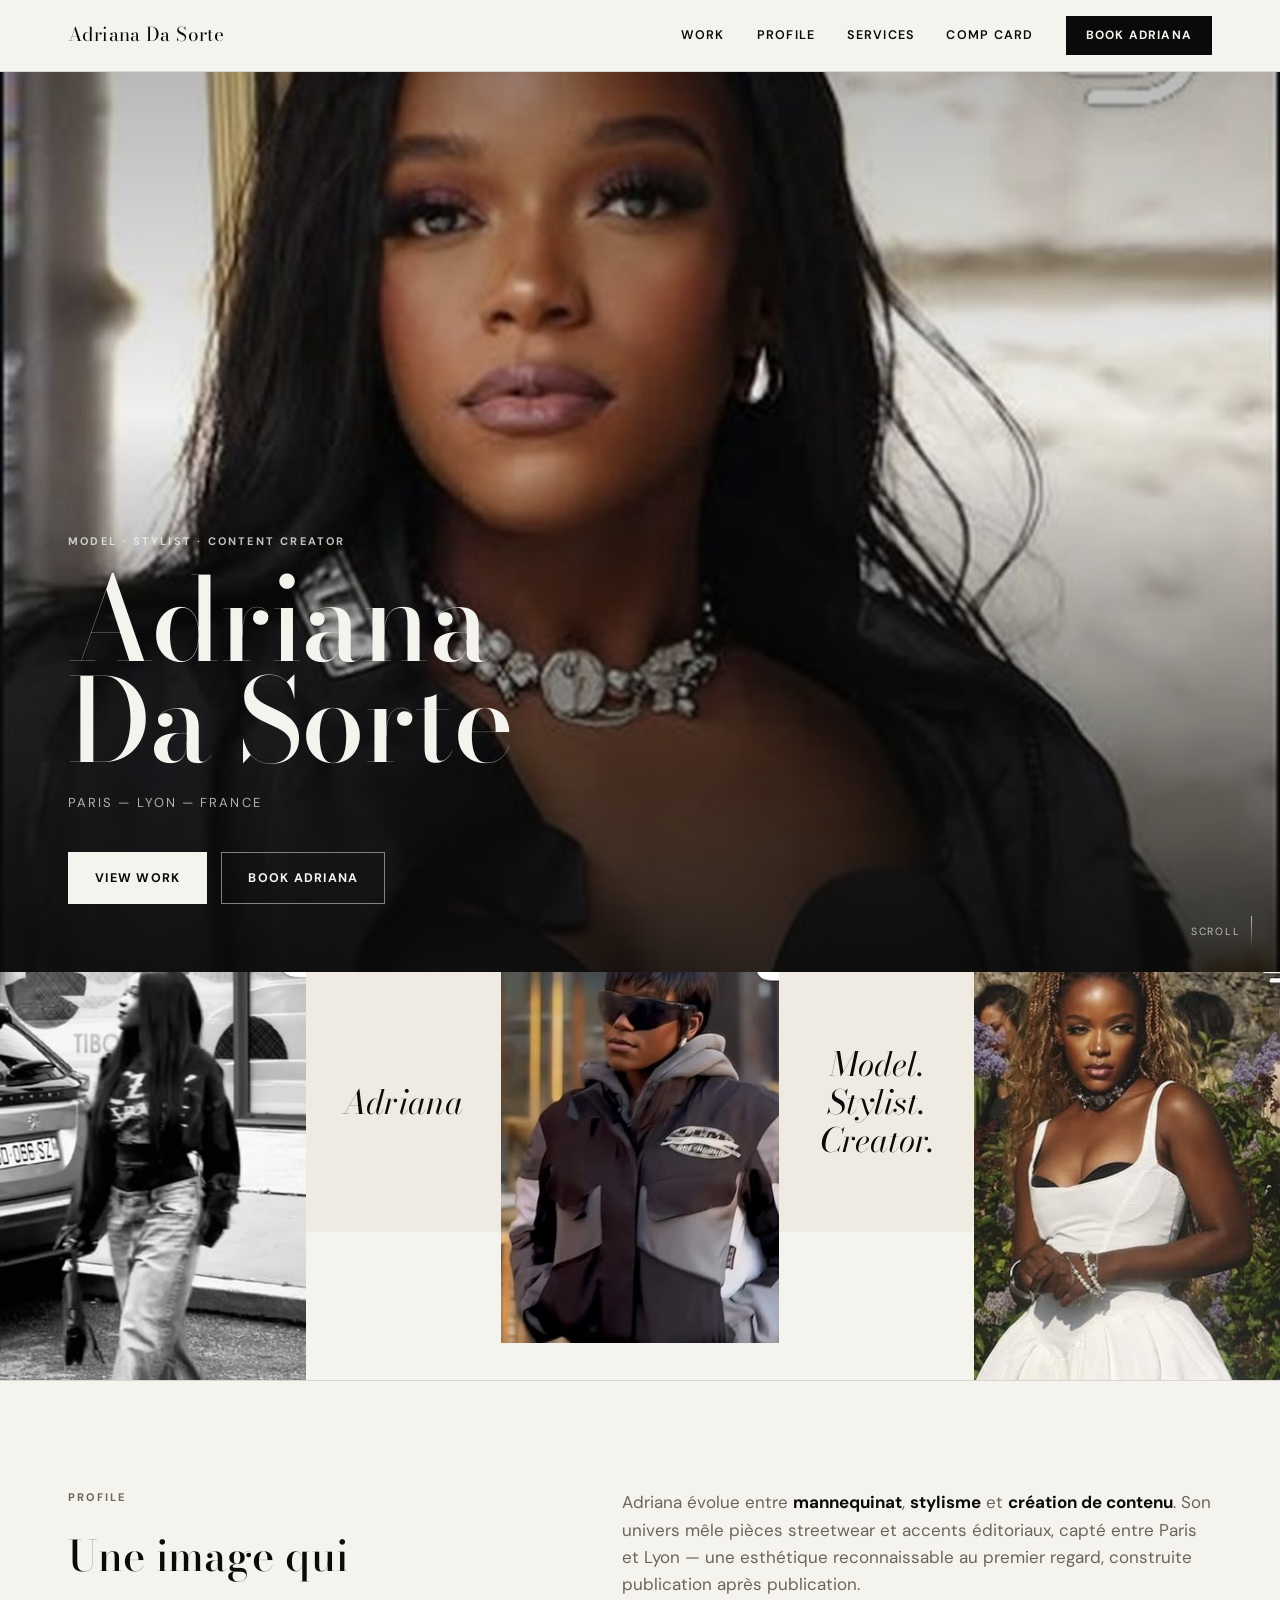
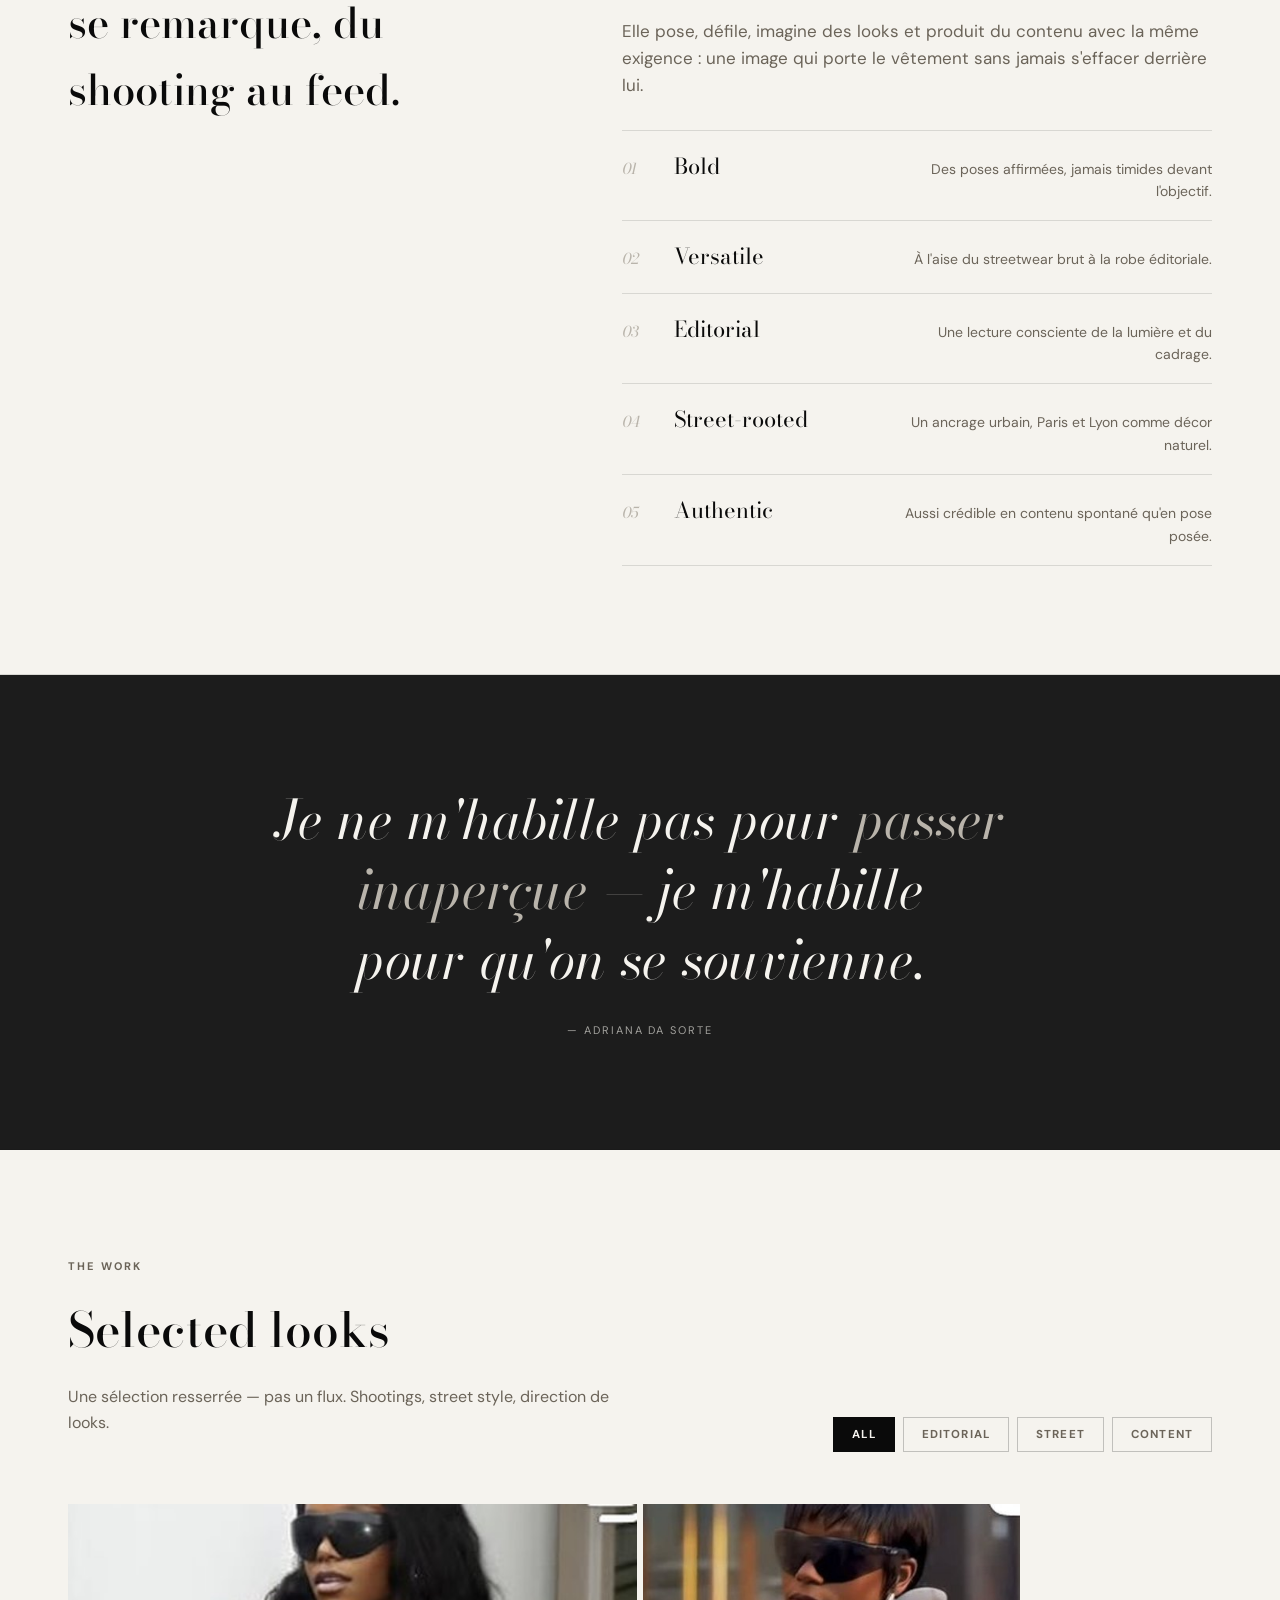
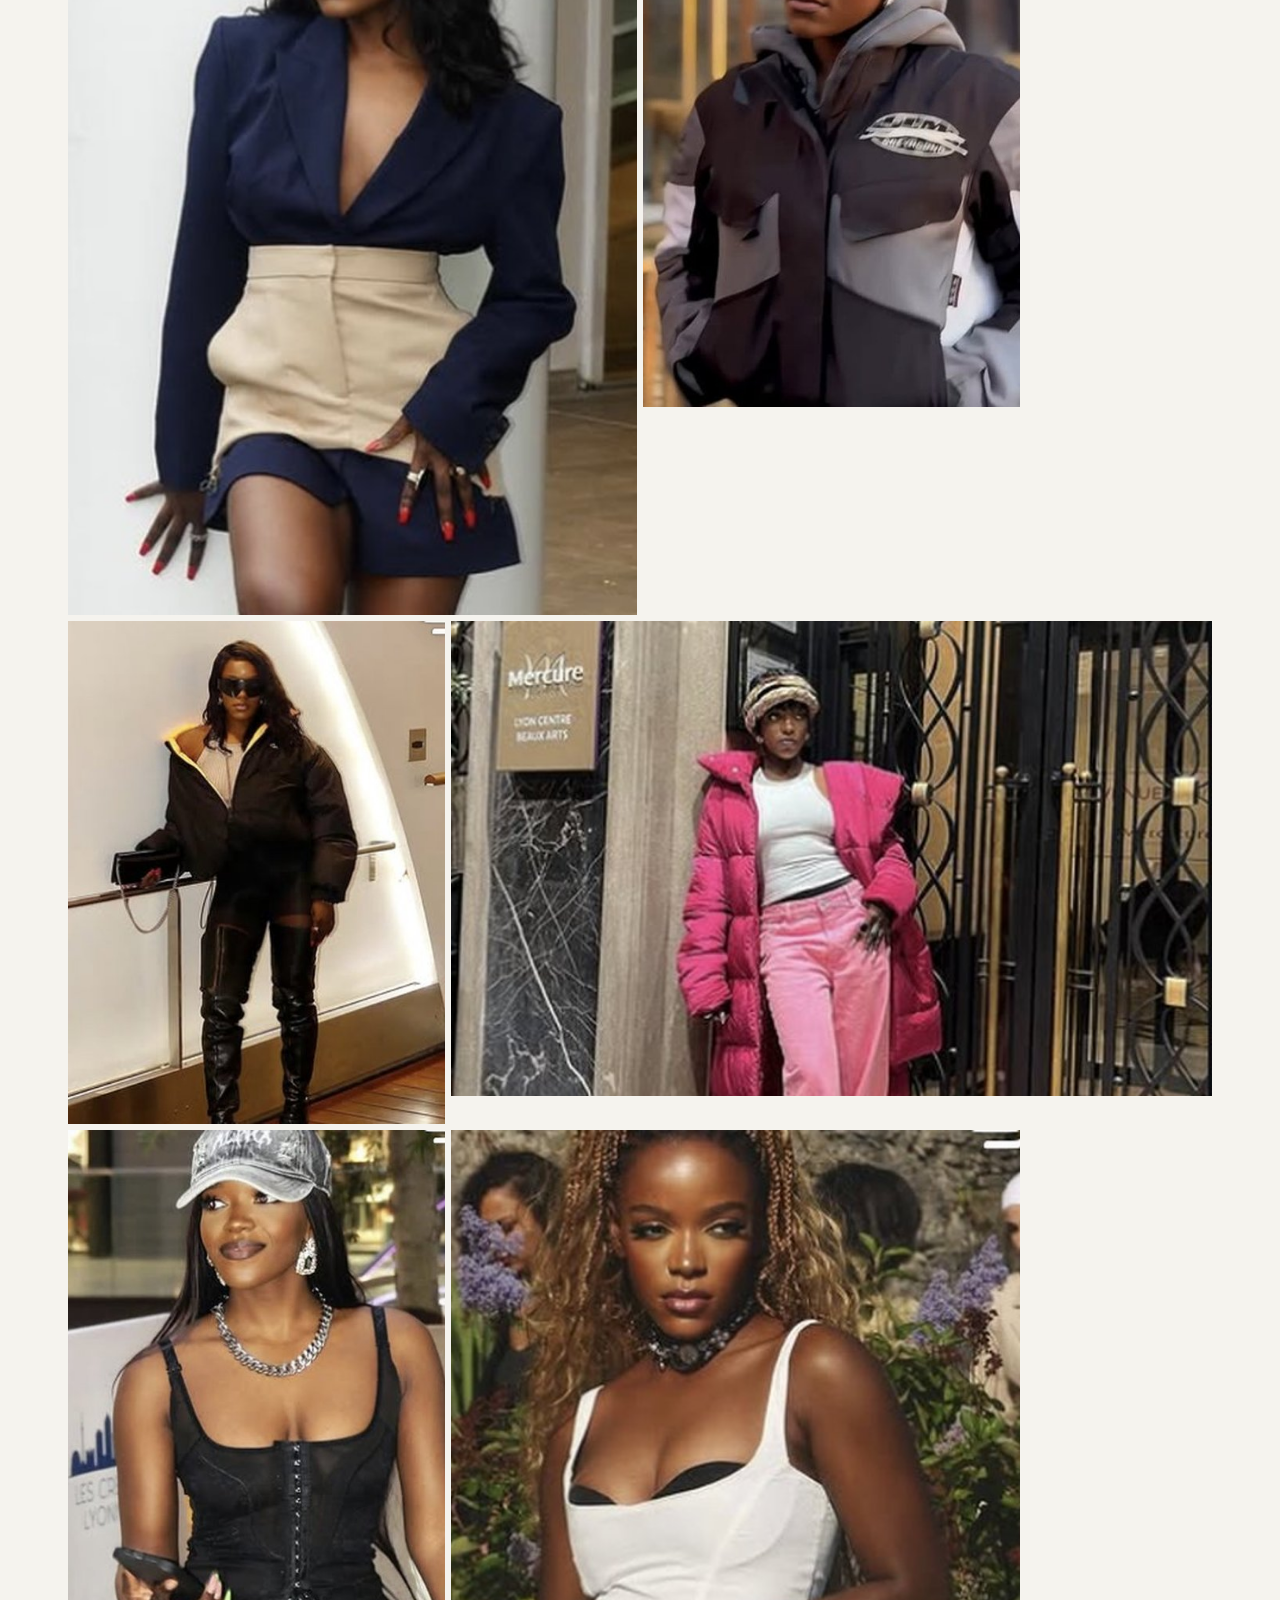
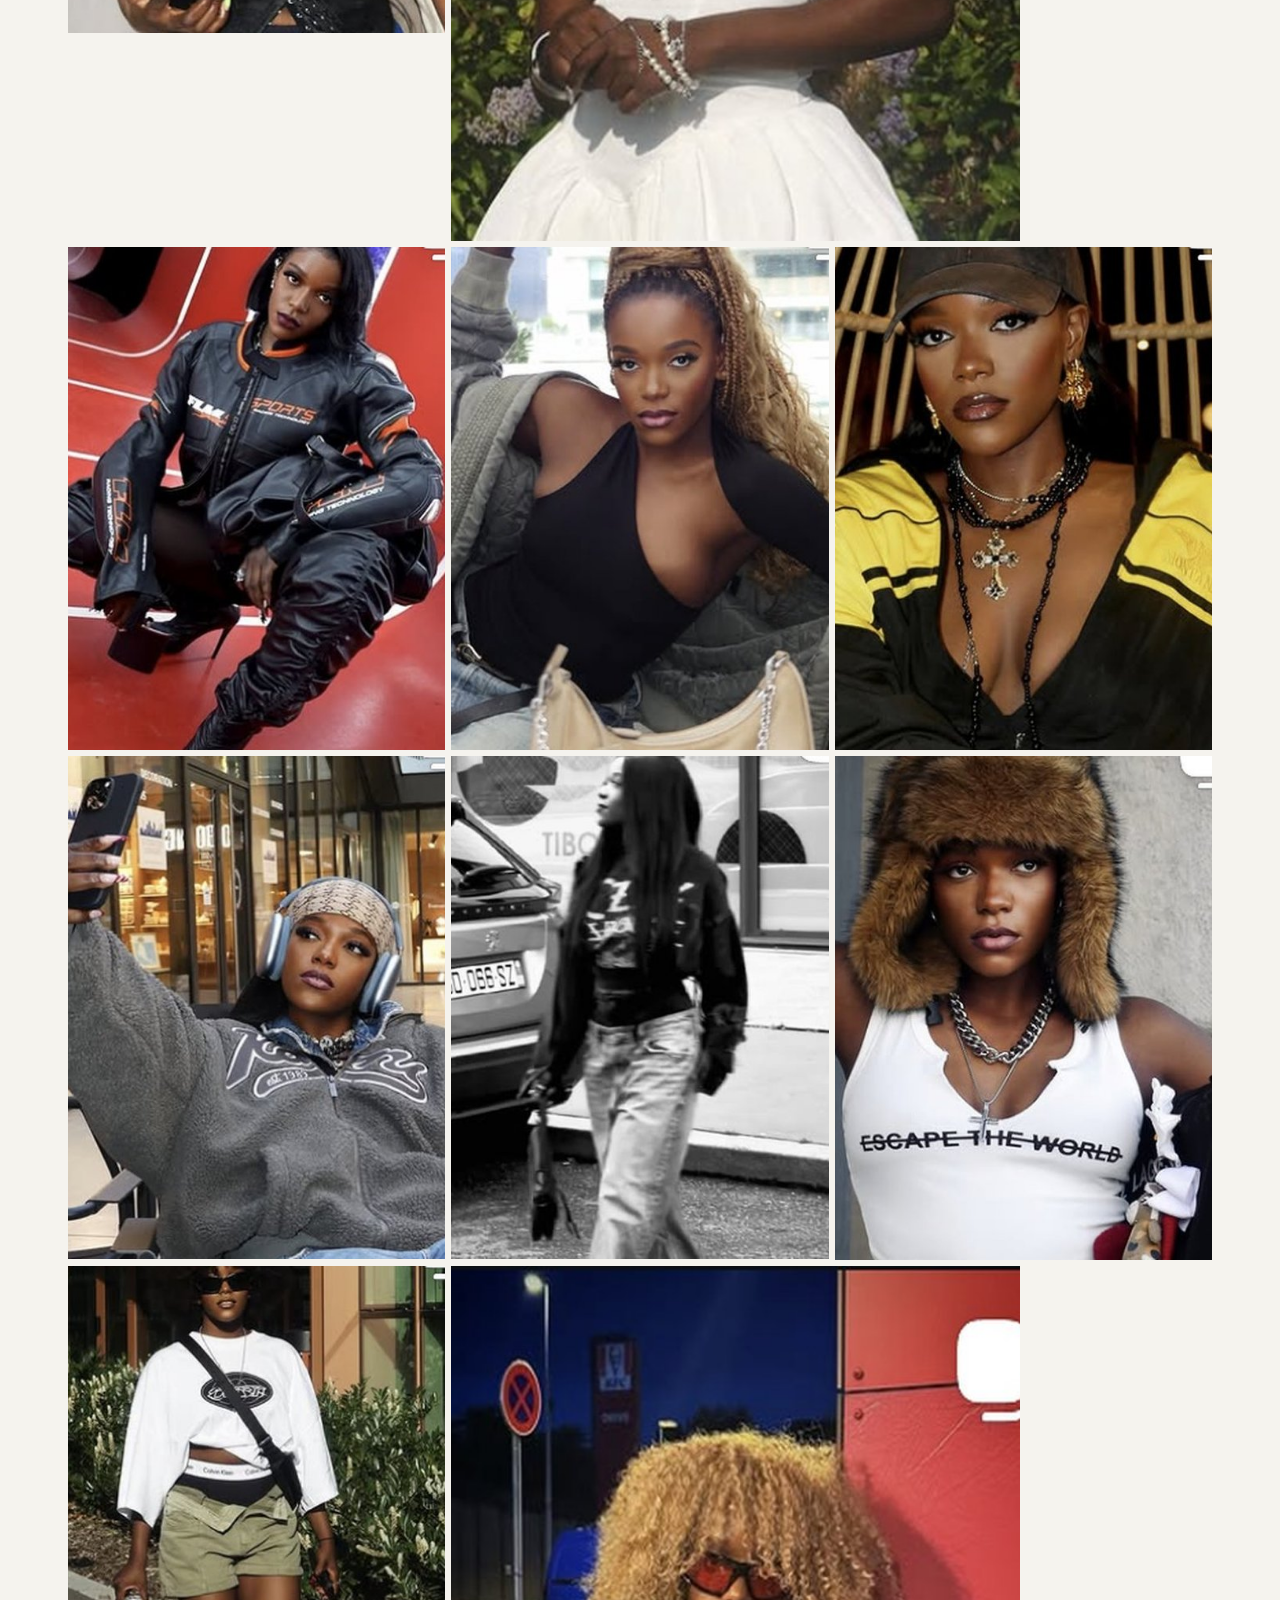
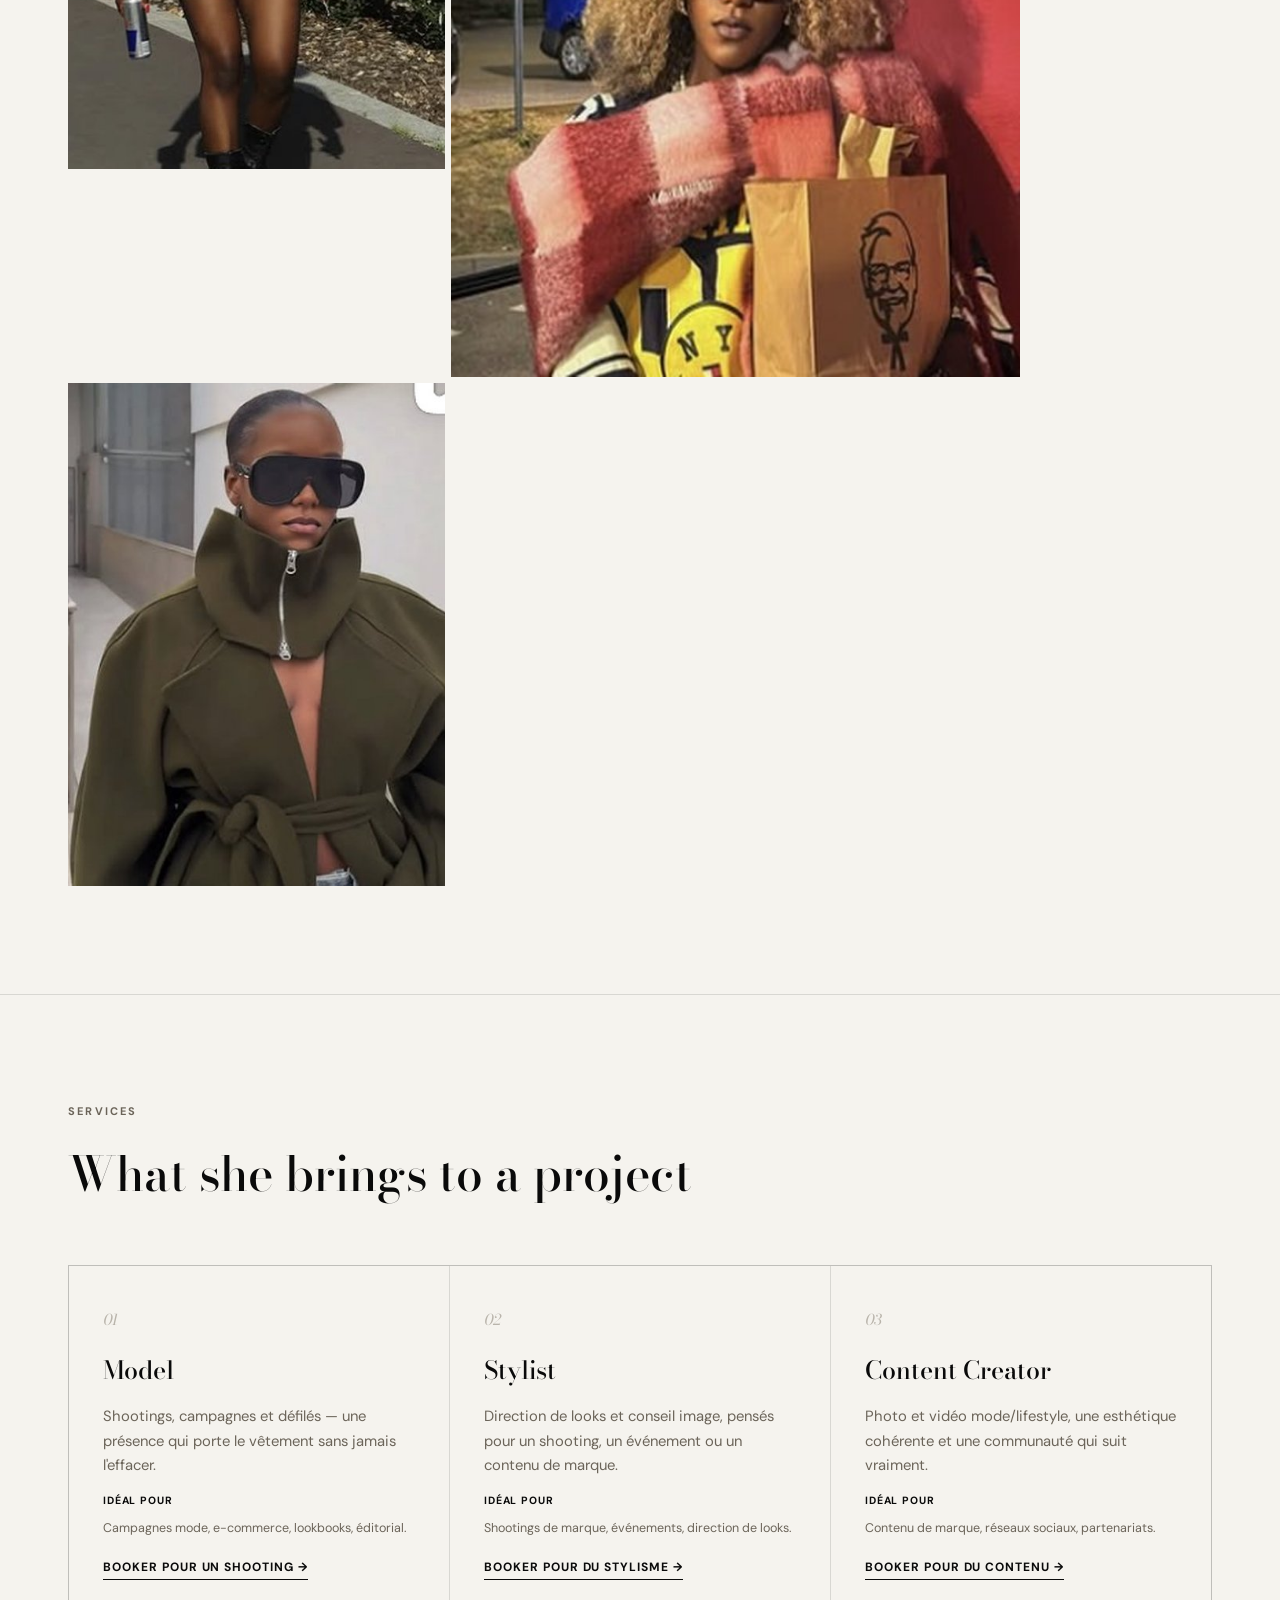
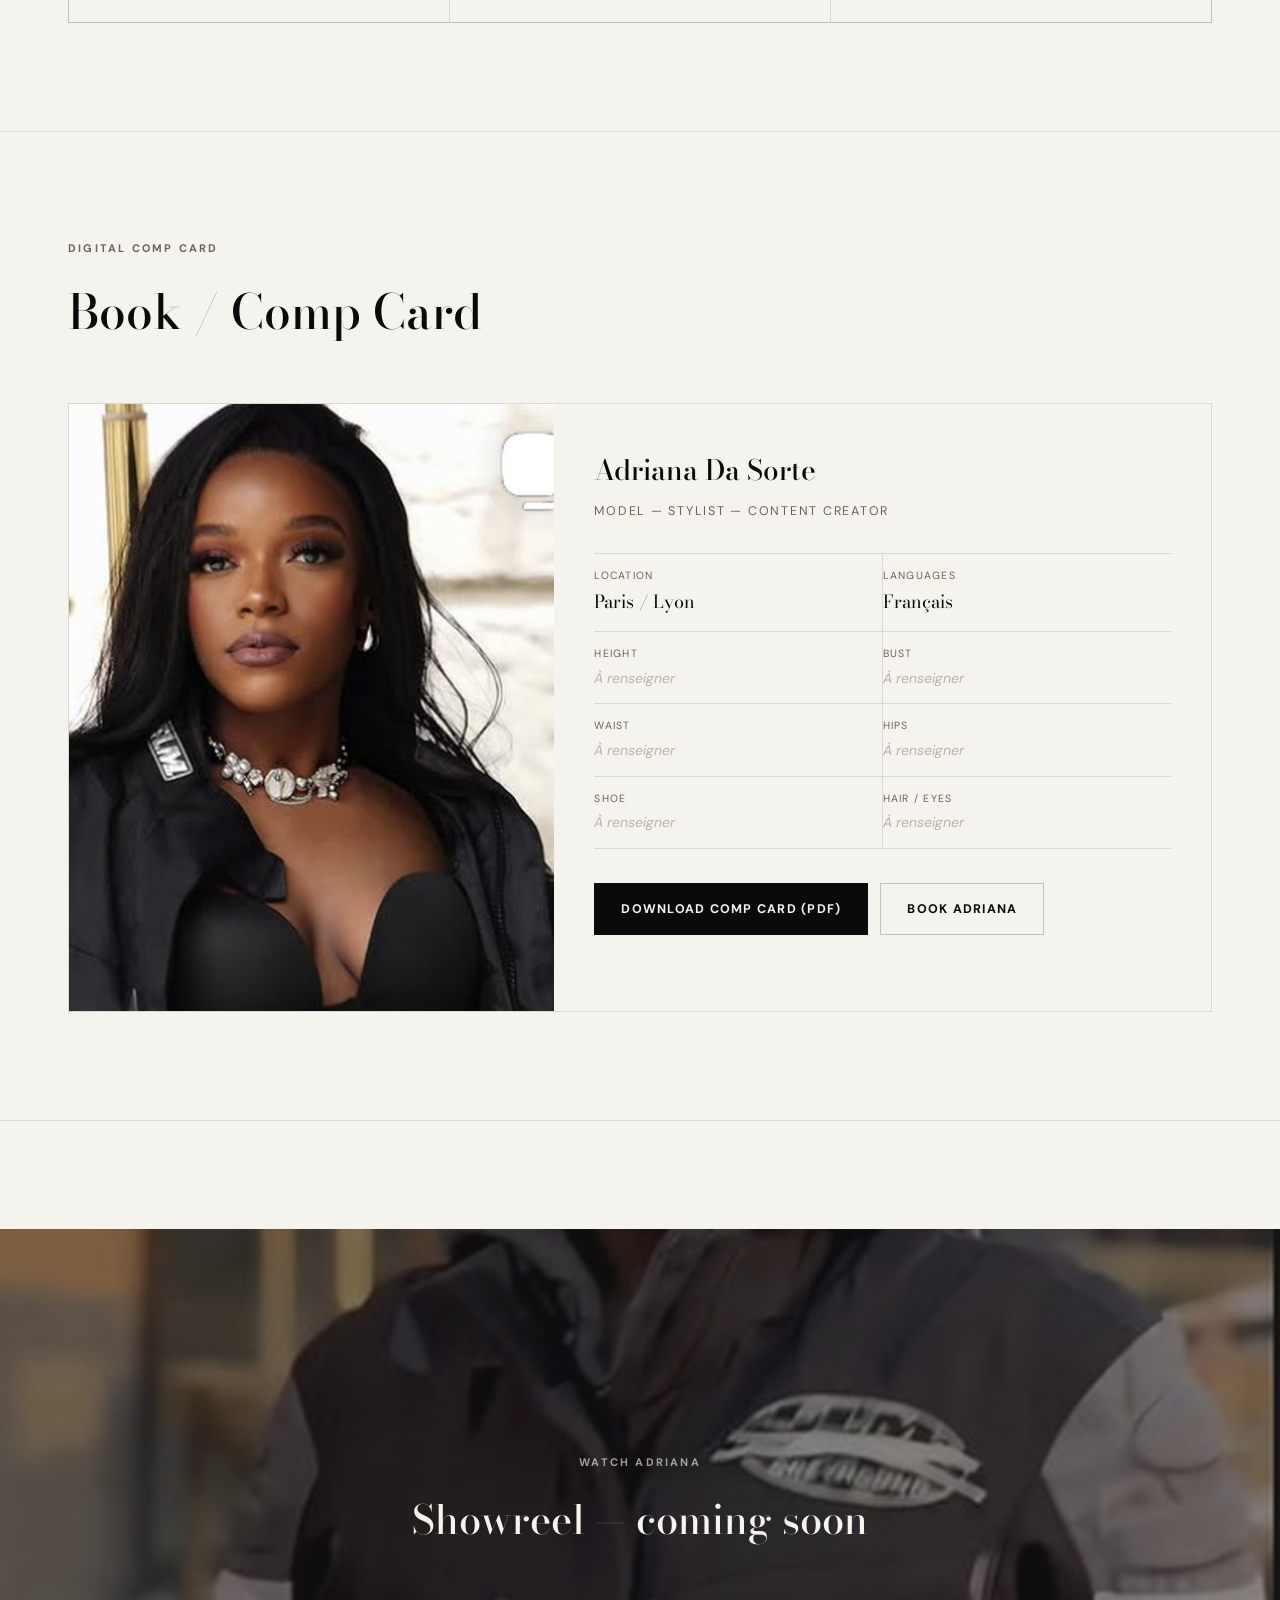
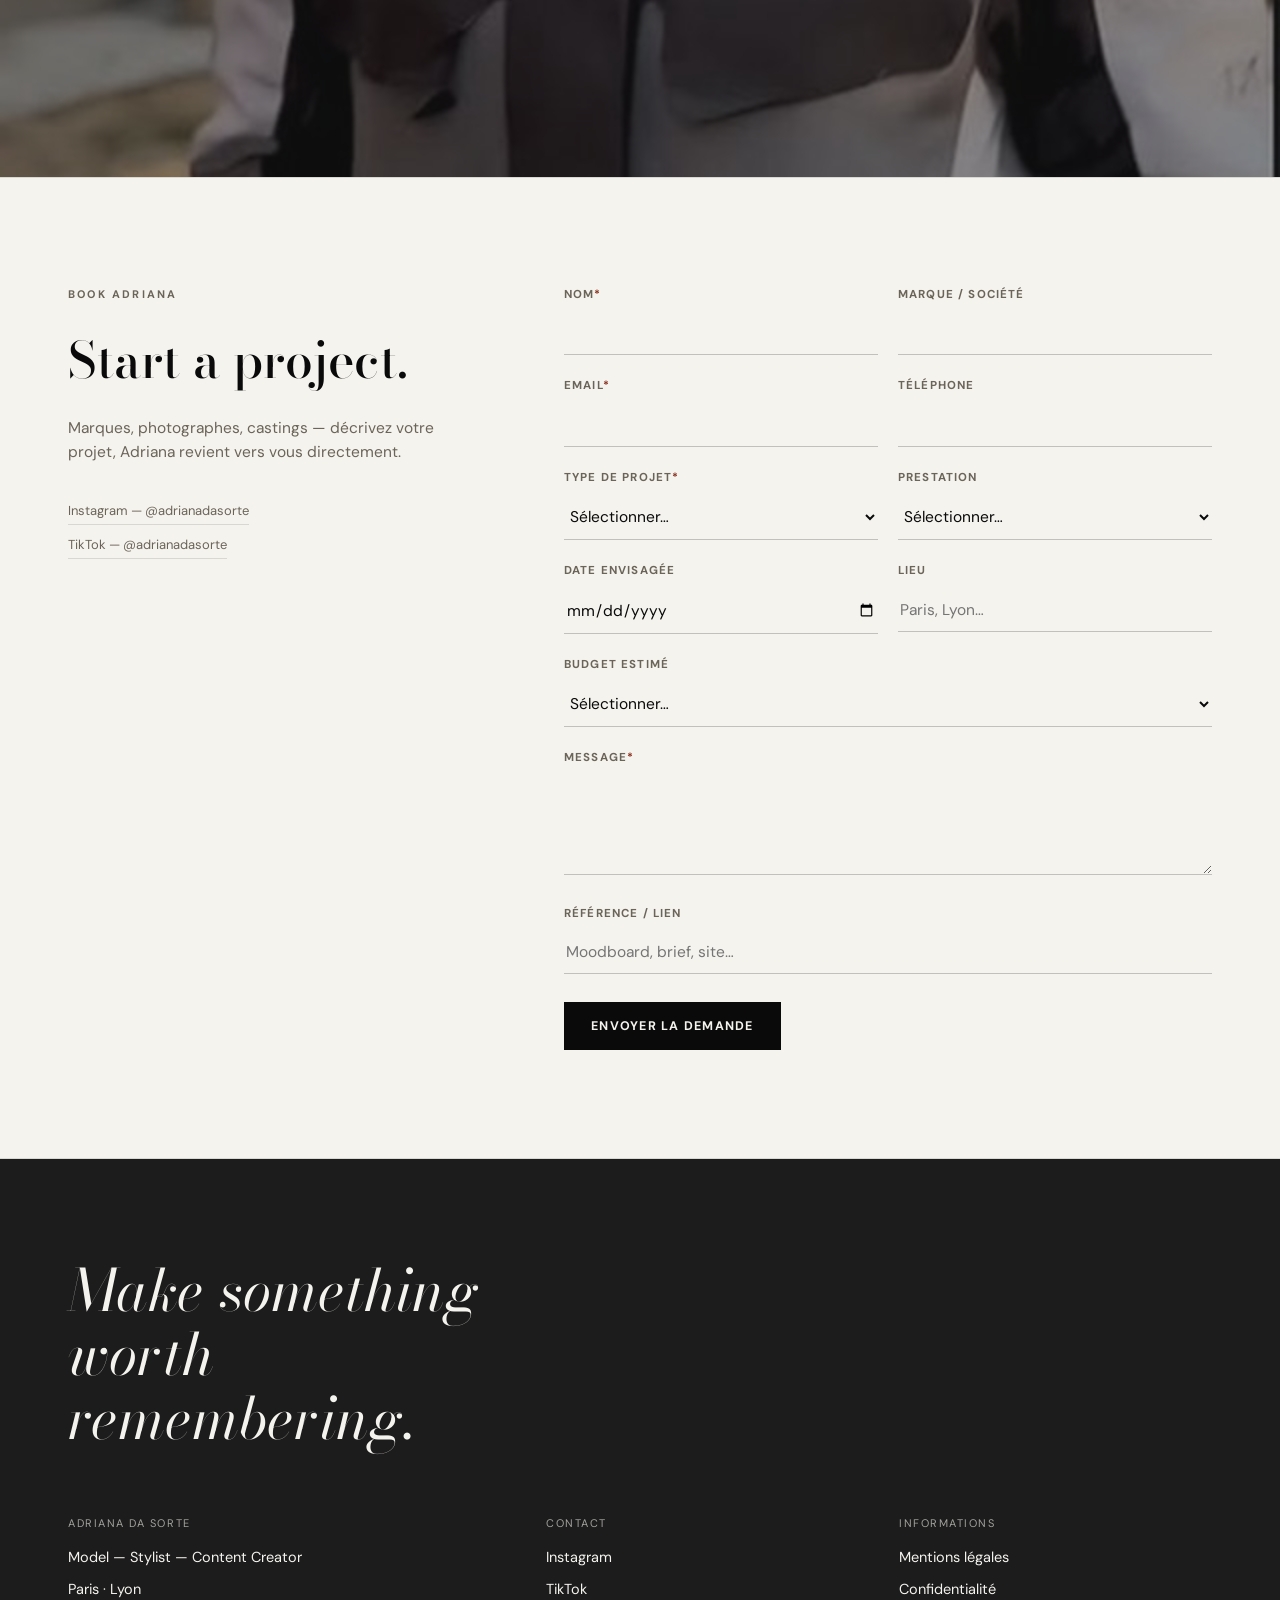
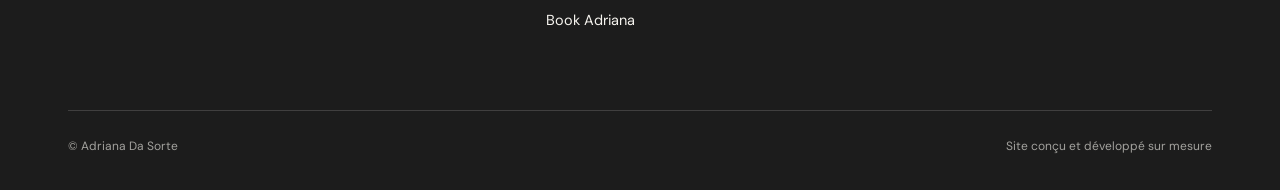
==== commit 1d26fa0b: "Nouveau hero — retour utilisateur Remplace la photo d'accueil (manteau fourrure, visage partiellemen" ====
--- a/index.html
+++ b/index.html
@@ -7,12 +7,12 @@
 <link rel="apple-touch-icon" href="/assets/img/apple-touch-icon.png">
 <title>Adriana Da Sorte</title>
 <meta name="description" content="Adriana Da Sorte — Mannequin, styliste et créatrice de contenu entre Paris et Lyon. Portfolio, comp card et booking.">
-<link rel="canonical" href="https://www.adrianadasorte.com/">
+<link rel="canonical" href="https://dasorte-projet.vercel.app/">
 <meta property="og:type" content="profile">
 <meta property="og:title" content="Adriana Da Sorte — Model / Stylist / Content Creator">
 <meta property="og:description" content="Mannequin, styliste et créatrice de contenu entre Paris et Lyon.">
-<meta property="og:url" content="https://www.adrianadasorte.com/">
-<meta property="og:image" content="https://www.adrianadasorte.com/assets/img/og-cover.jpg">
+<meta property="og:url" content="https://dasorte-projet.vercel.app/">
+<meta property="og:image" content="https://dasorte-projet.vercel.app/assets/img/og-cover.jpg">
 <meta property="og:locale" content="fr_FR">
 <meta name="twitter:card" content="summary_large_image">
 <meta name="twitter:title" content="Adriana Da Sorte — Model / Stylist / Content Creator">
@@ -27,7 +27,7 @@
   "@type": "Person",
   "name": "Adriana Da Sorte",
   "jobTitle": ["Fashion Model", "Stylist", "Content Creator"],
-  "url": "https://www.adrianadasorte.com/",
+  "url": "https://dasorte-projet.vercel.app/",
   "sameAs": [
     "https://www.instagram.com/adrianadasorte",
     "https://www.tiktok.com/@adrianadasorte"
@@ -70,7 +70,7 @@
 <main id="main">
 
 <header class="hero" id="top">
-  <div class="hero-bg"><img src="assets/img/hero.jpg" alt="Adriana Da Sorte, portrait éditorial en manteau fourrure"></div>
+  <div class="hero-bg"><img src="assets/img/hero.jpg" alt="Adriana Da Sorte, portrait éditorial, veste noire et collier ras-de-cou"></div>
   <div class="hero-content">
     <div class="eyebrow">Model · Stylist · Content Creator</div>
     <h1>Adriana<br>Da Sorte</h1>
@@ -149,7 +149,7 @@
       <figure data-cat="editorial" data-caption="Studio — pose au sol"><img src="assets/img/g10.jpg" alt="Shooting studio, pose au sol"><figcaption>Editorial — Studio</figcaption></figure>
       <figure data-cat="editorial" data-caption="Éditorial — regard caméra"><img src="assets/img/g6.jpg" alt="Portrait, regard caméra, collier ras-de-cou"><figcaption>Editorial</figcaption></figure>
       <figure data-cat="street" data-caption="Street — jaune et noir"><img src="assets/img/g8.jpg" alt="Look streetwear jaune et noir"><figcaption>Street</figcaption></figure>
-      <figure class="wide" data-cat="editorial" data-caption="Éditorial — portrait veste noire"><img src="assets/img/g11.jpg" alt="Portrait éditorial, veste noire et collier ras-de-cou"><figcaption>Editorial</figcaption></figure>
+      <figure data-cat="content" data-caption="Content — selfie, casque audio"><img src="assets/img/g11.jpg" alt="Selfie candide, casque audio, devanture de boutique"><figcaption>Content</figcaption></figure>
       <figure data-cat="editorial" data-caption="Portrait noir et blanc"><img src="assets/img/g4.jpg" alt="Portrait noir et blanc"><figcaption>Editorial</figcaption></figure>
       <figure data-cat="street" data-caption="Street — bonnet fourrure"><img src="assets/img/g13.jpg" alt="Street style, bonnet fourrure"><figcaption>Street</figcaption></figure>
       <figure data-cat="content" data-caption="Content — casquette et afro"><img src="assets/img/g15.jpg" alt="Street style, casquette et afro"><figcaption>Content</figcaption></figure>
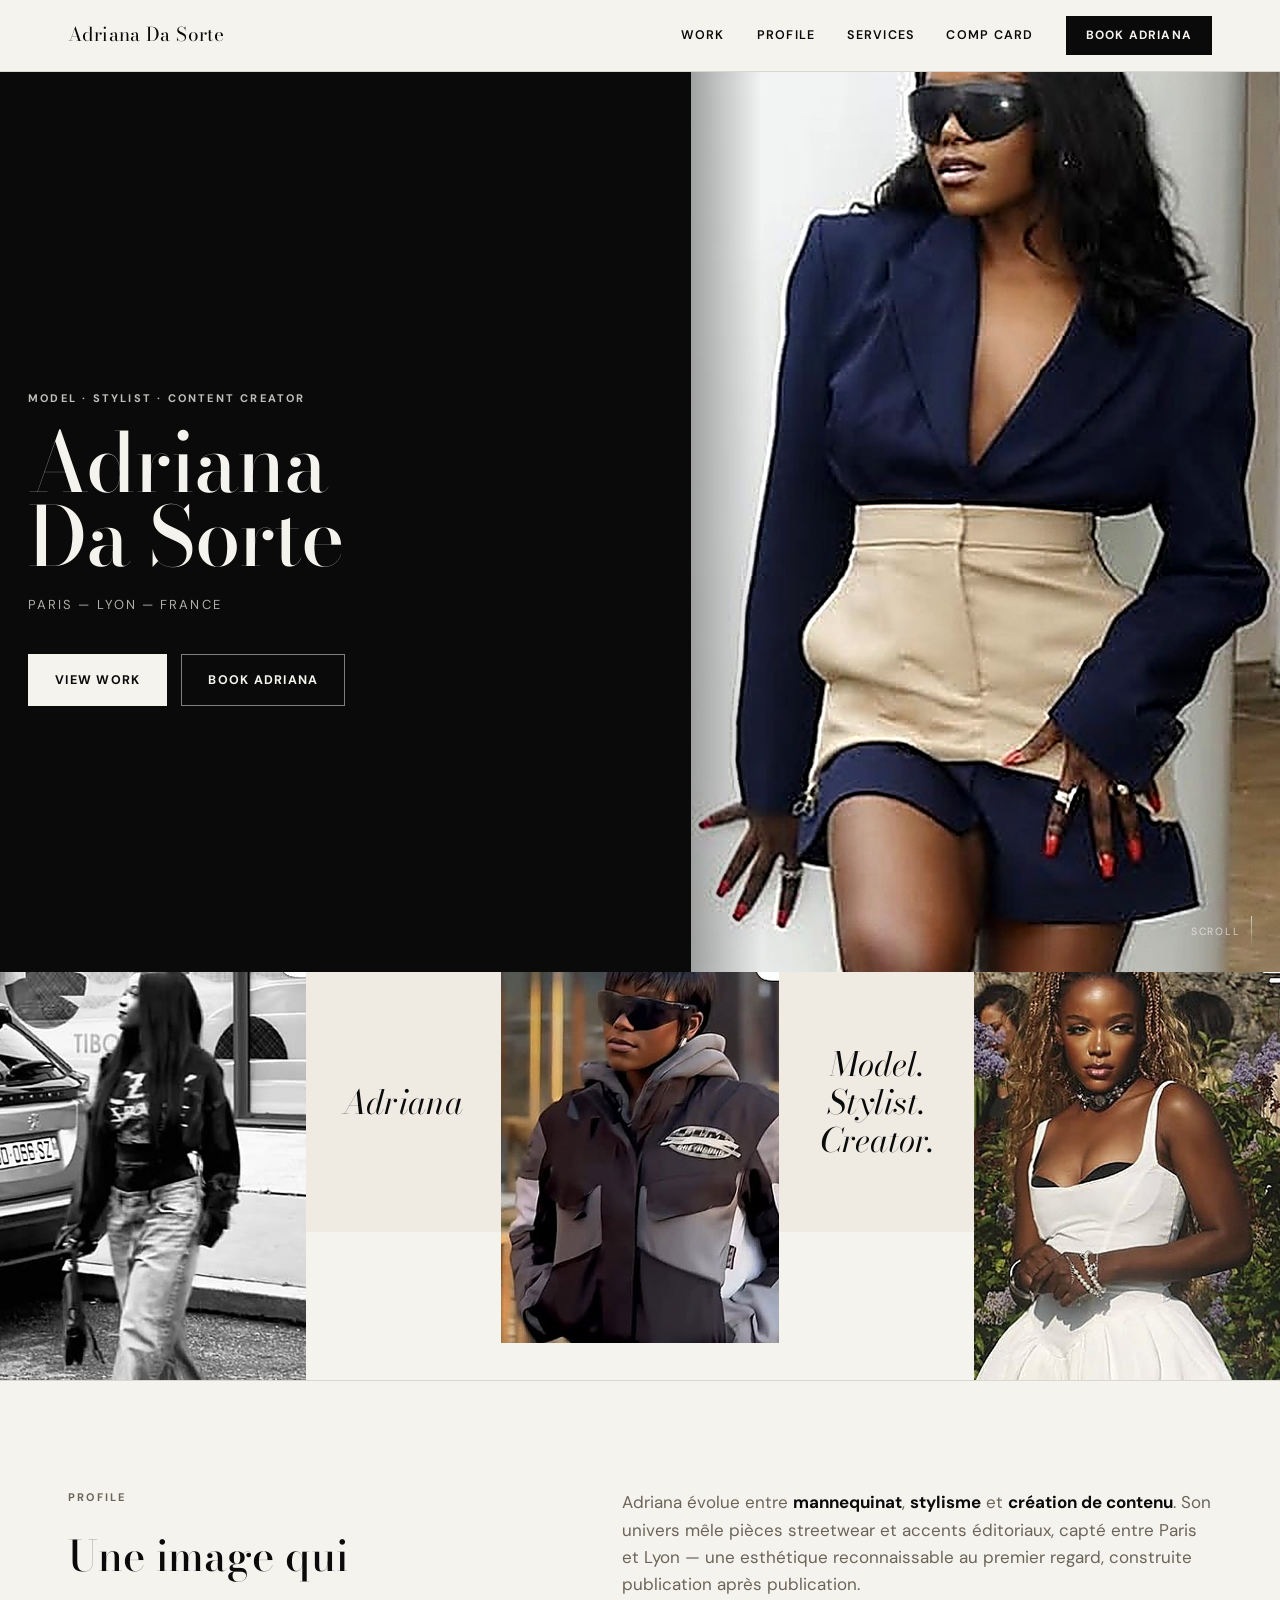
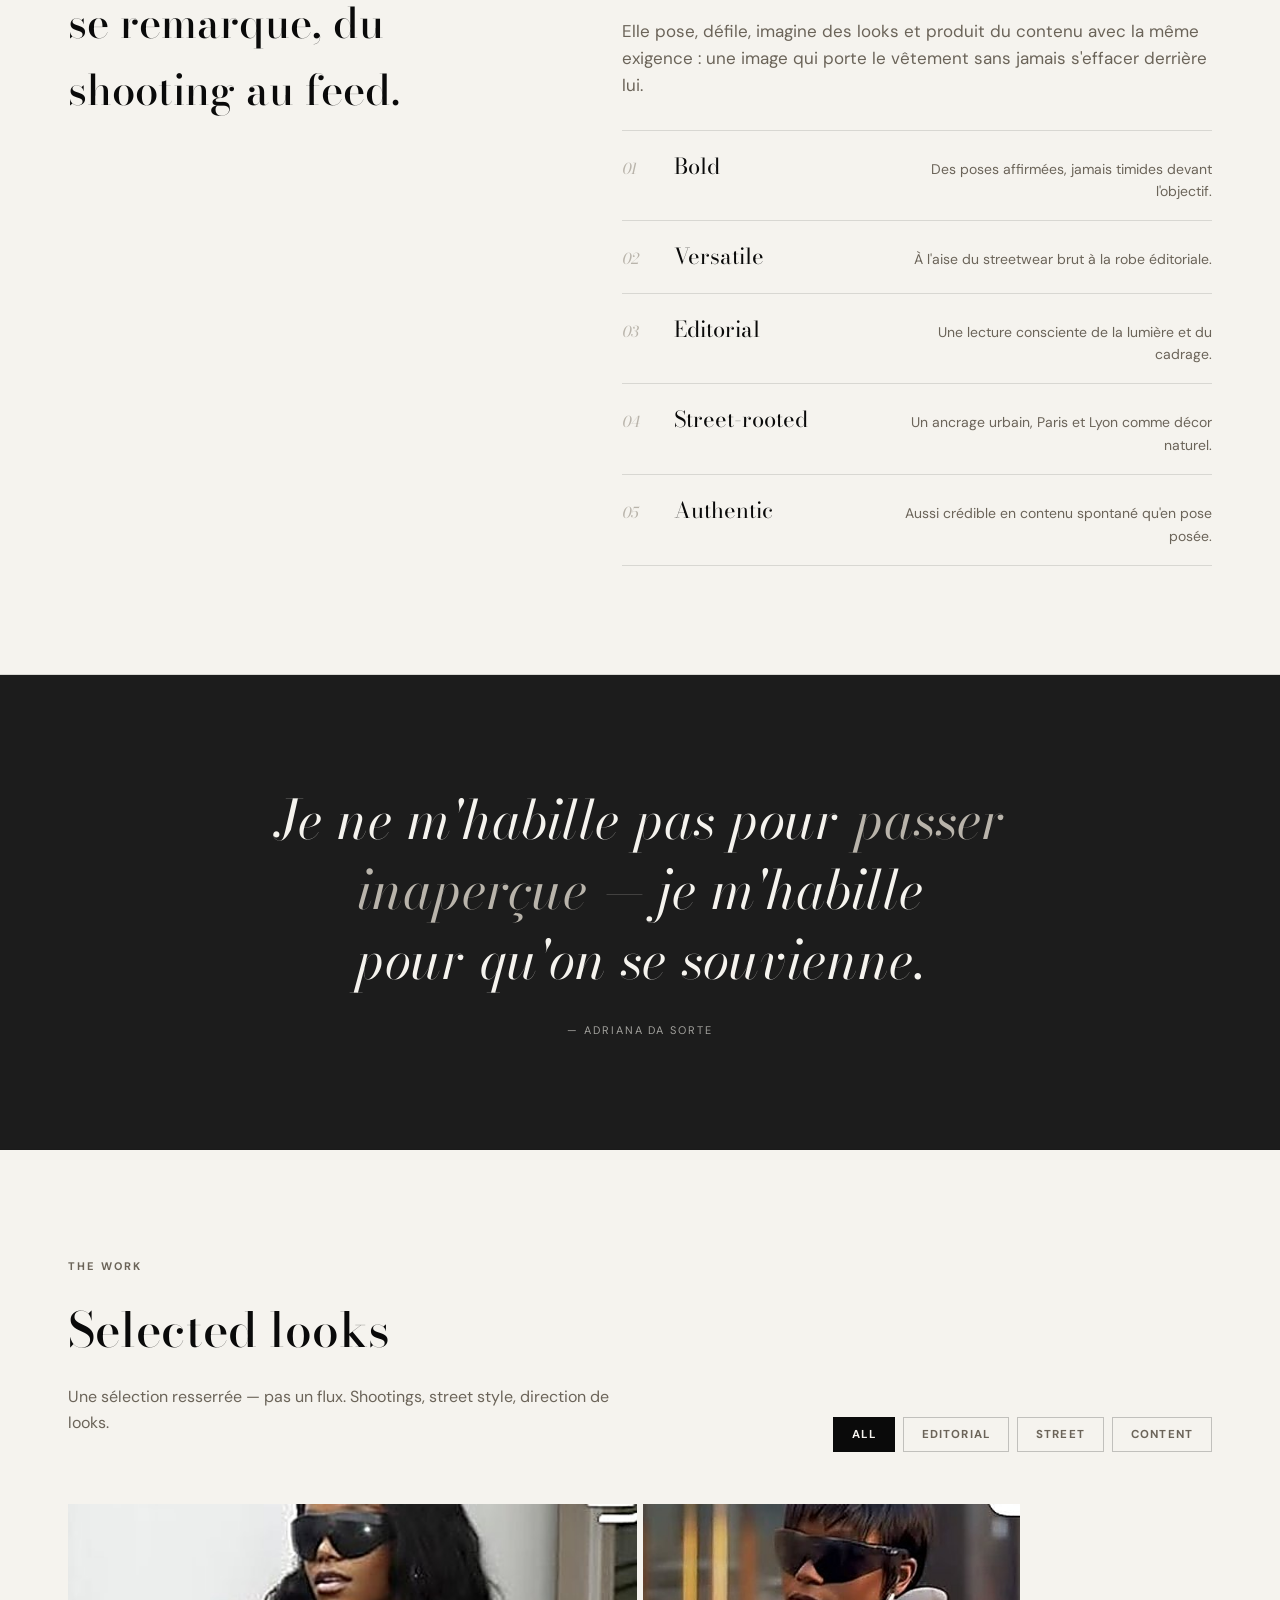
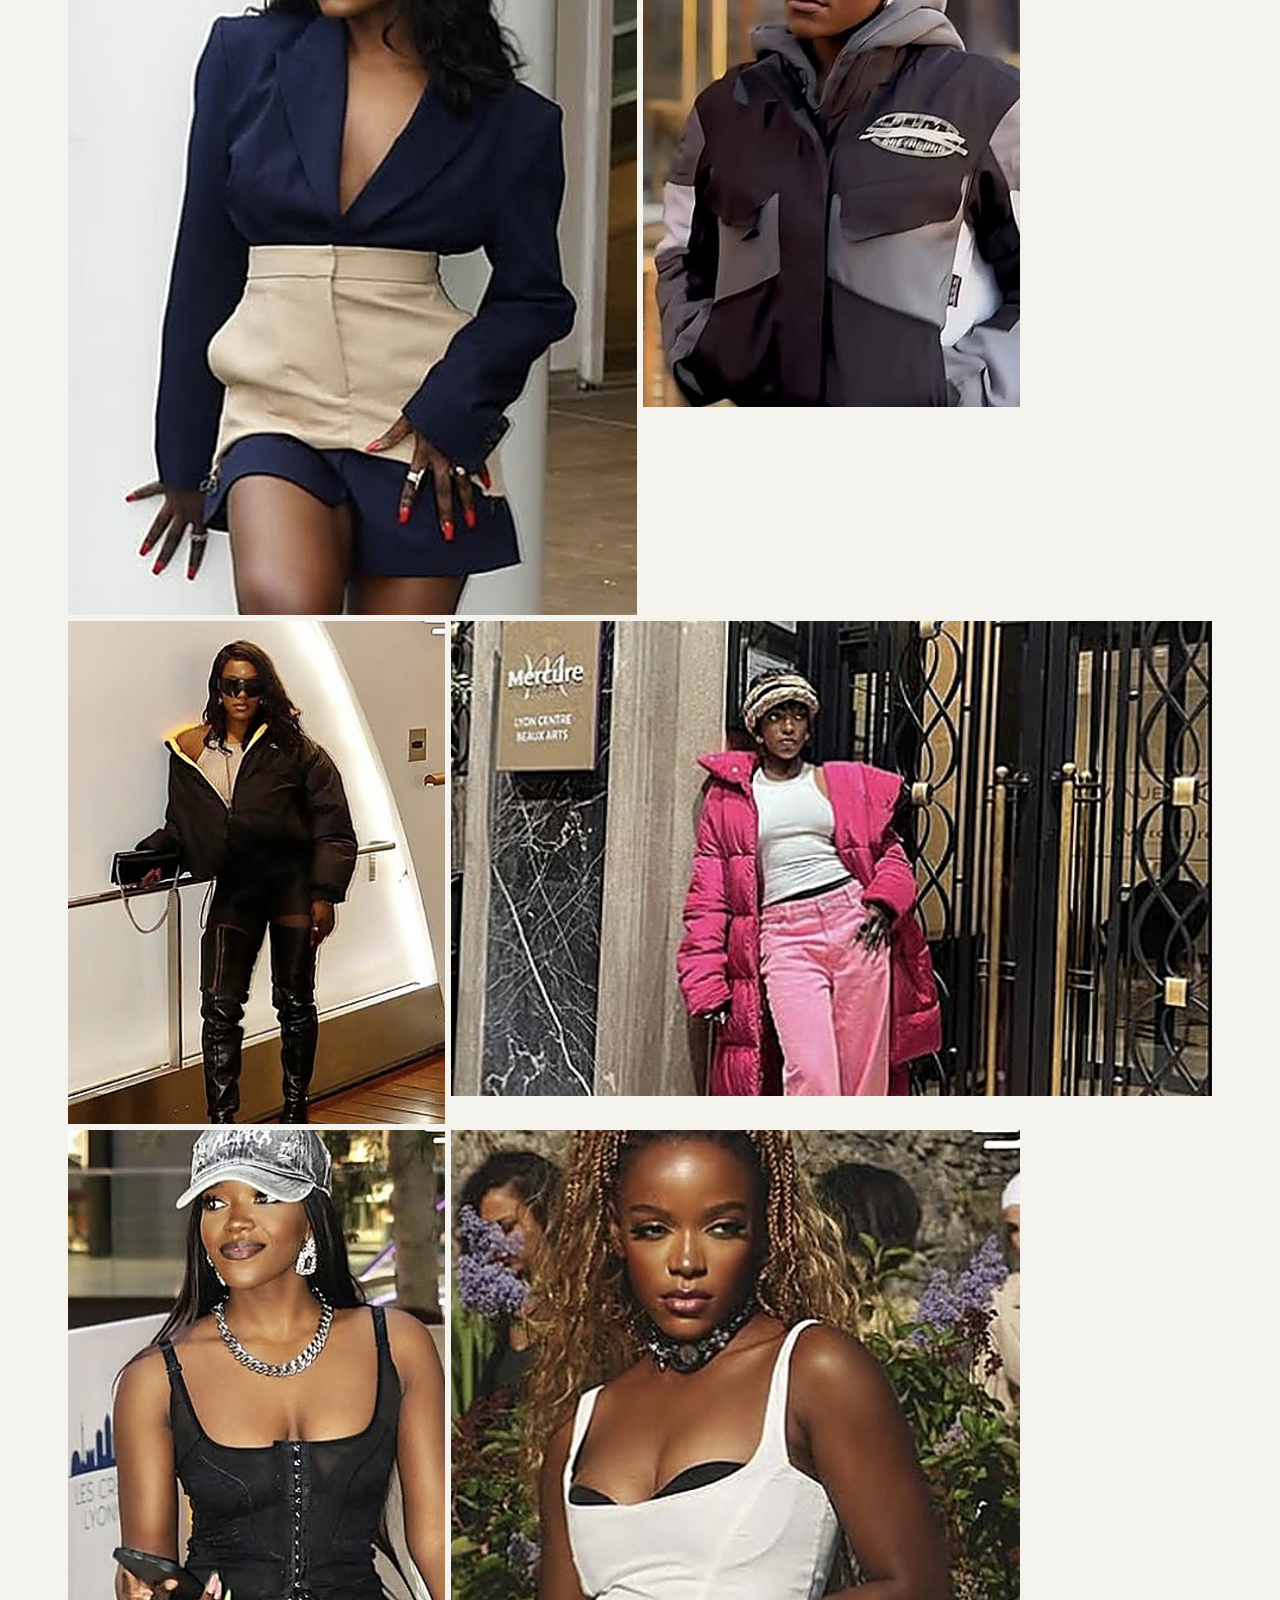
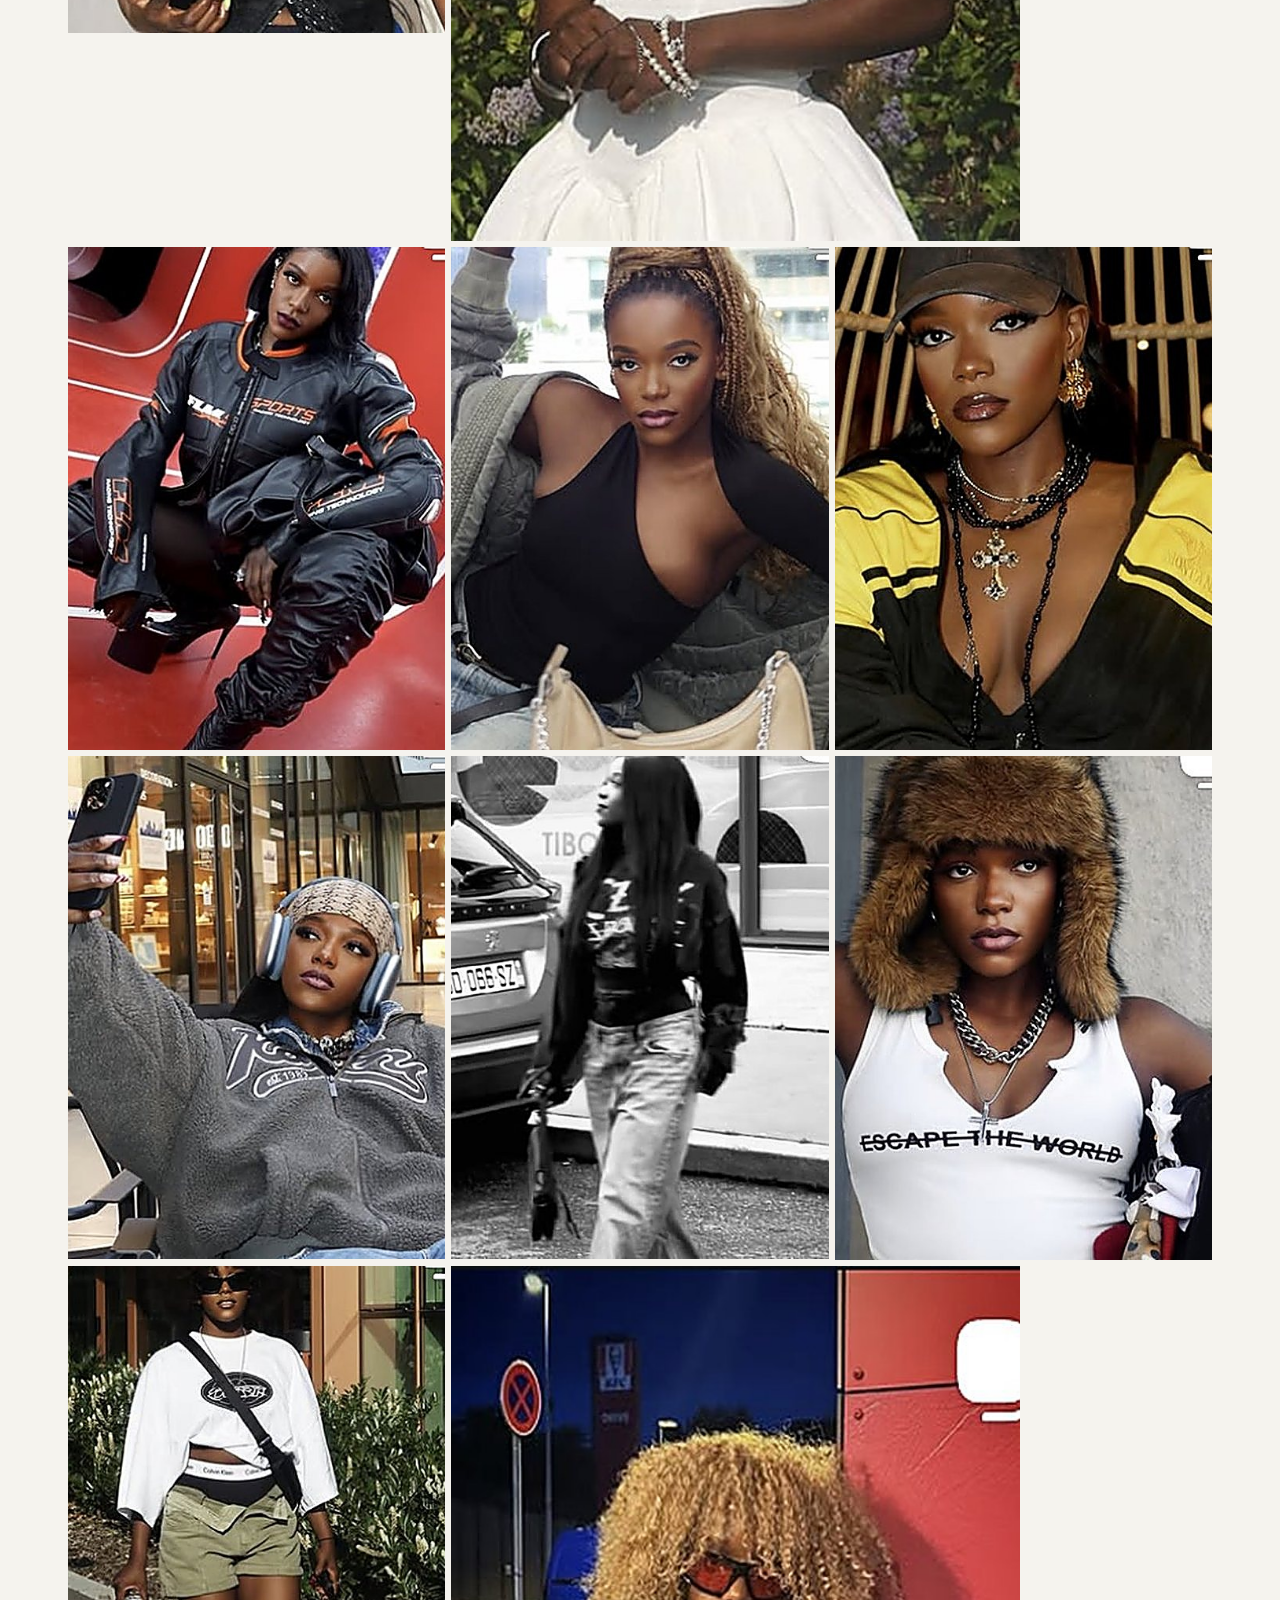
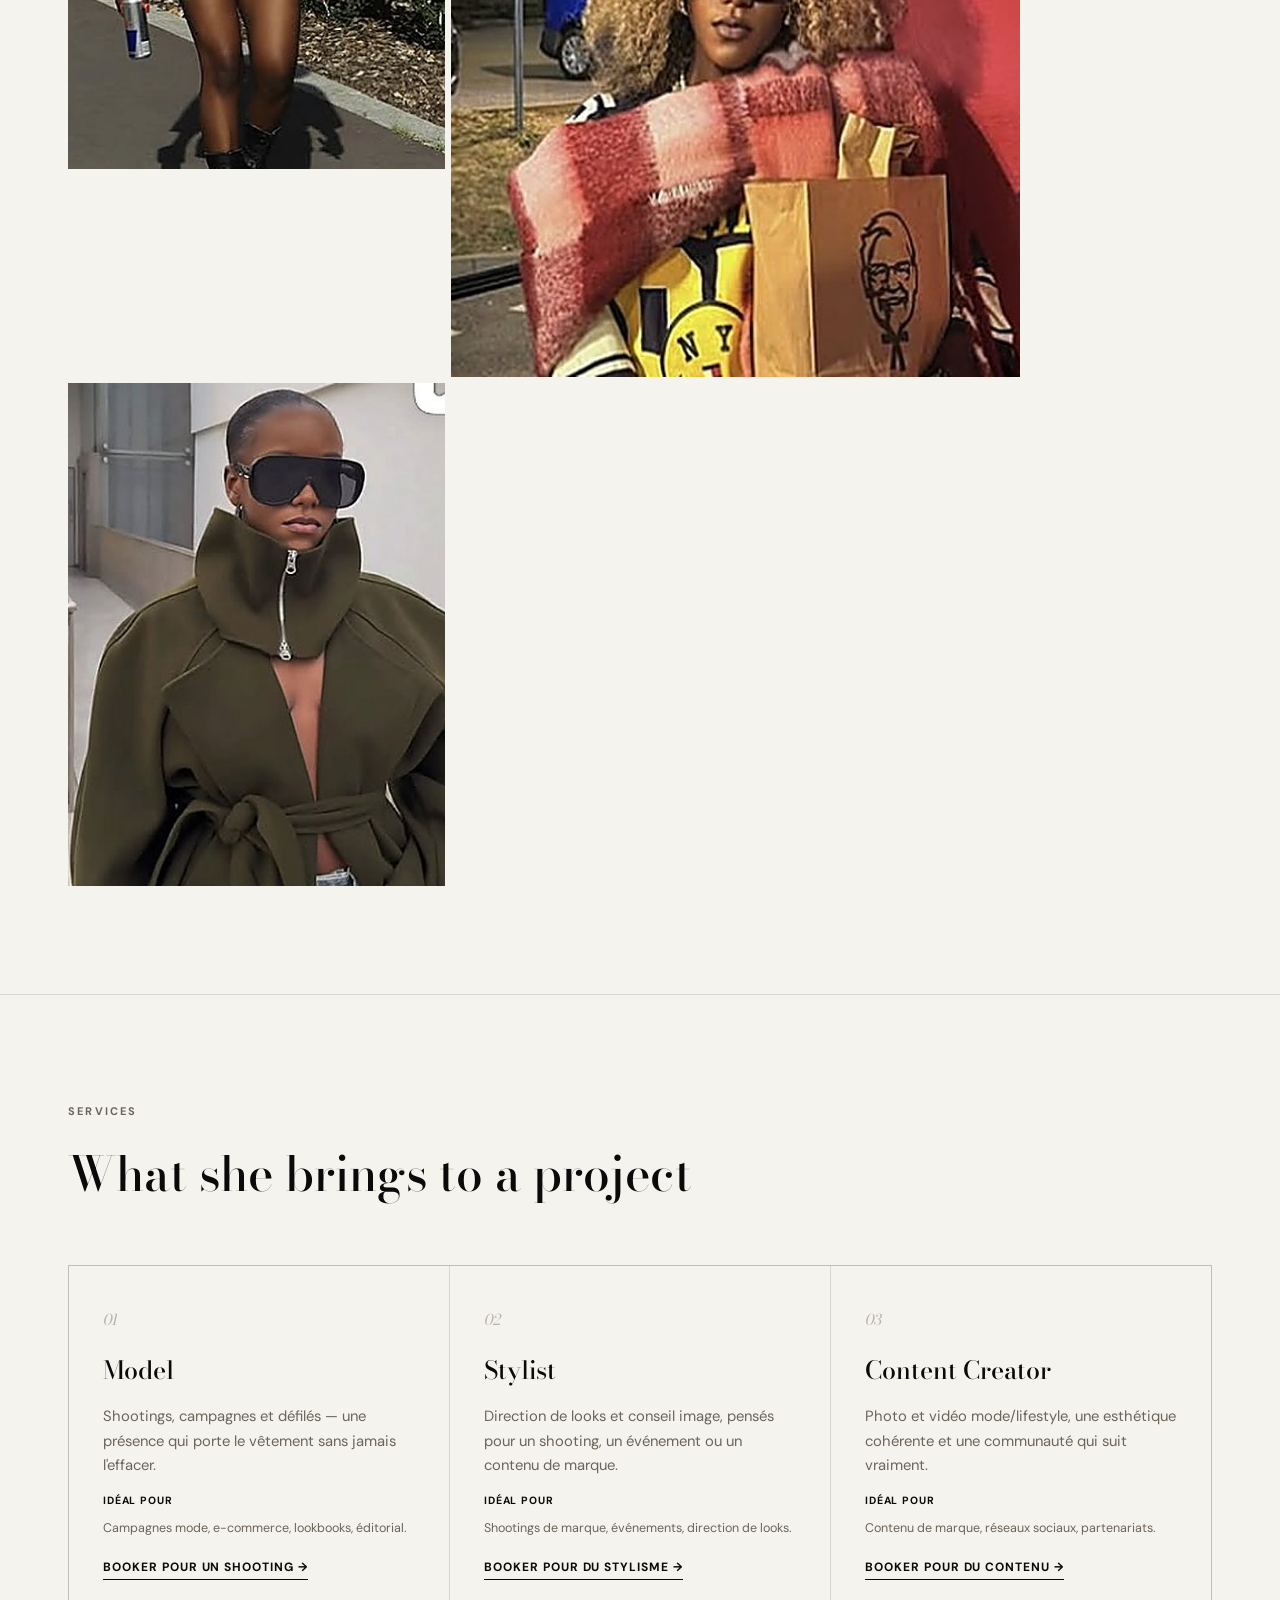
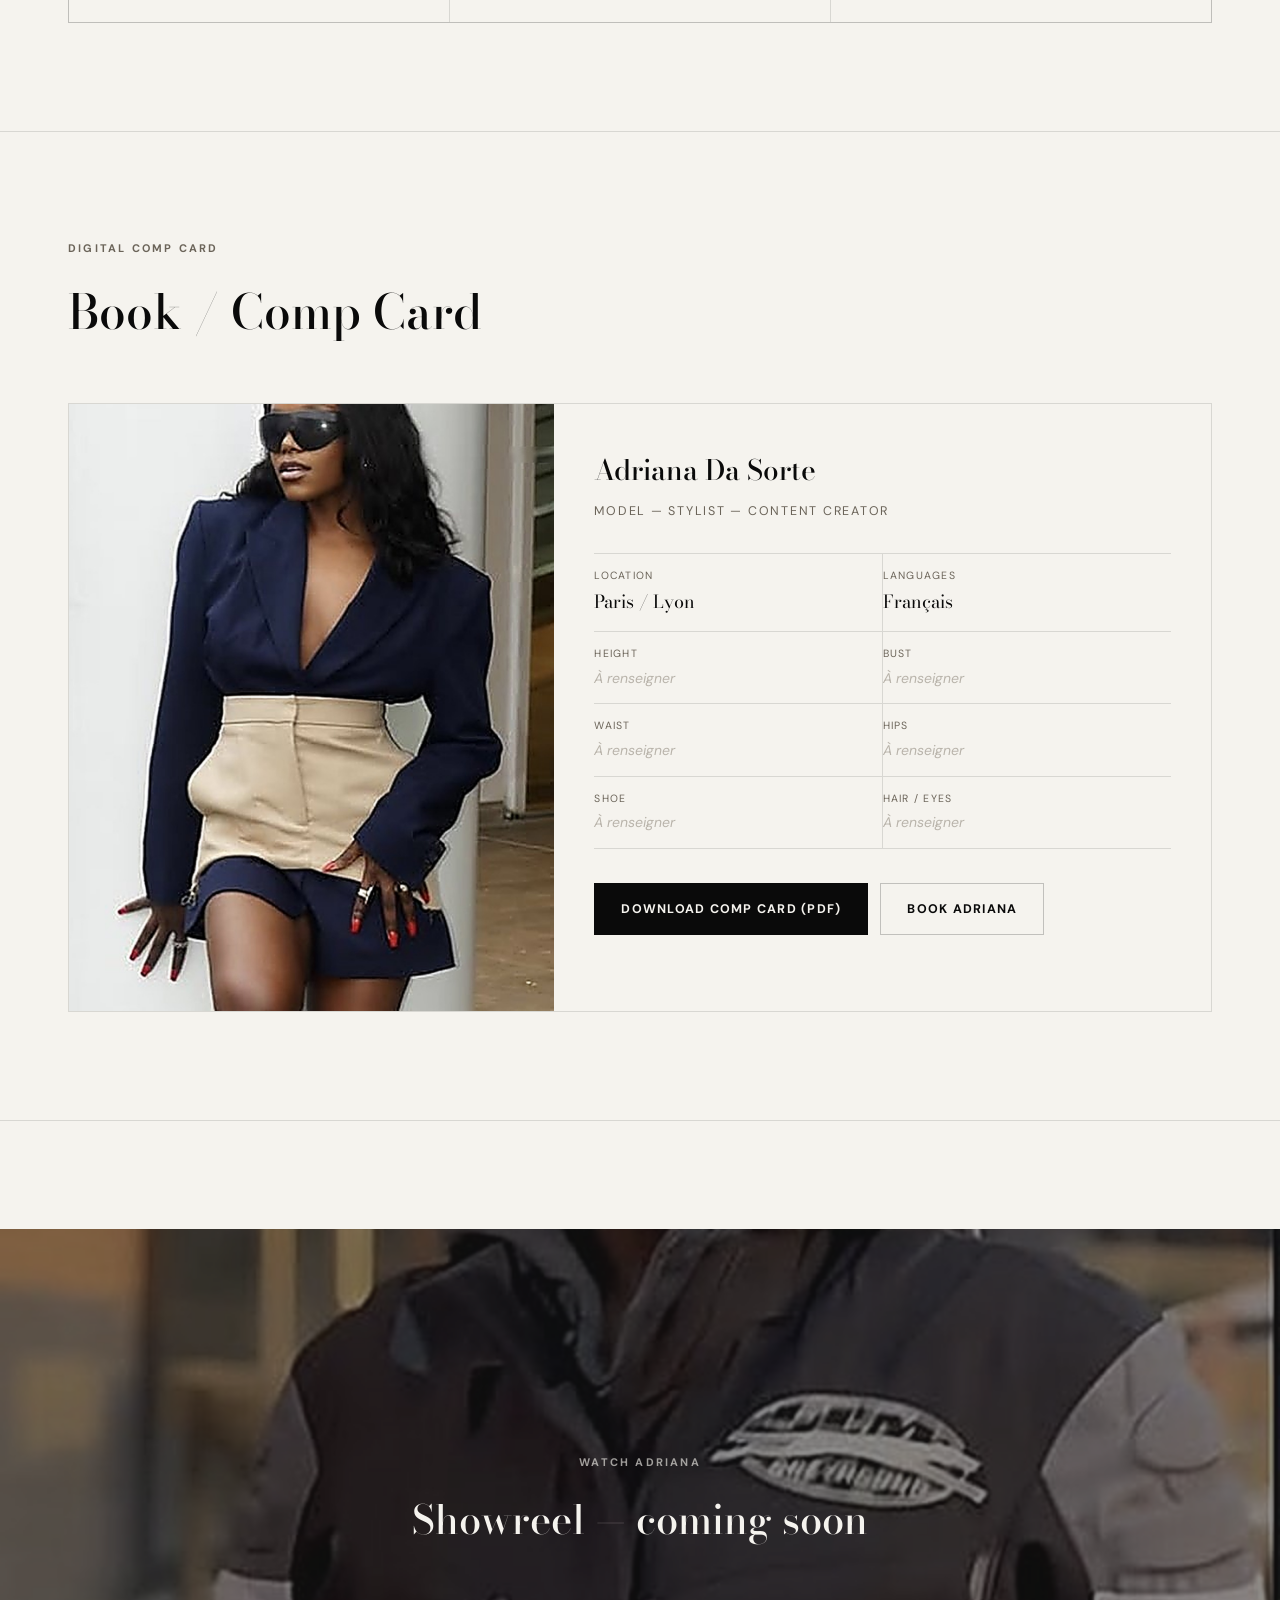
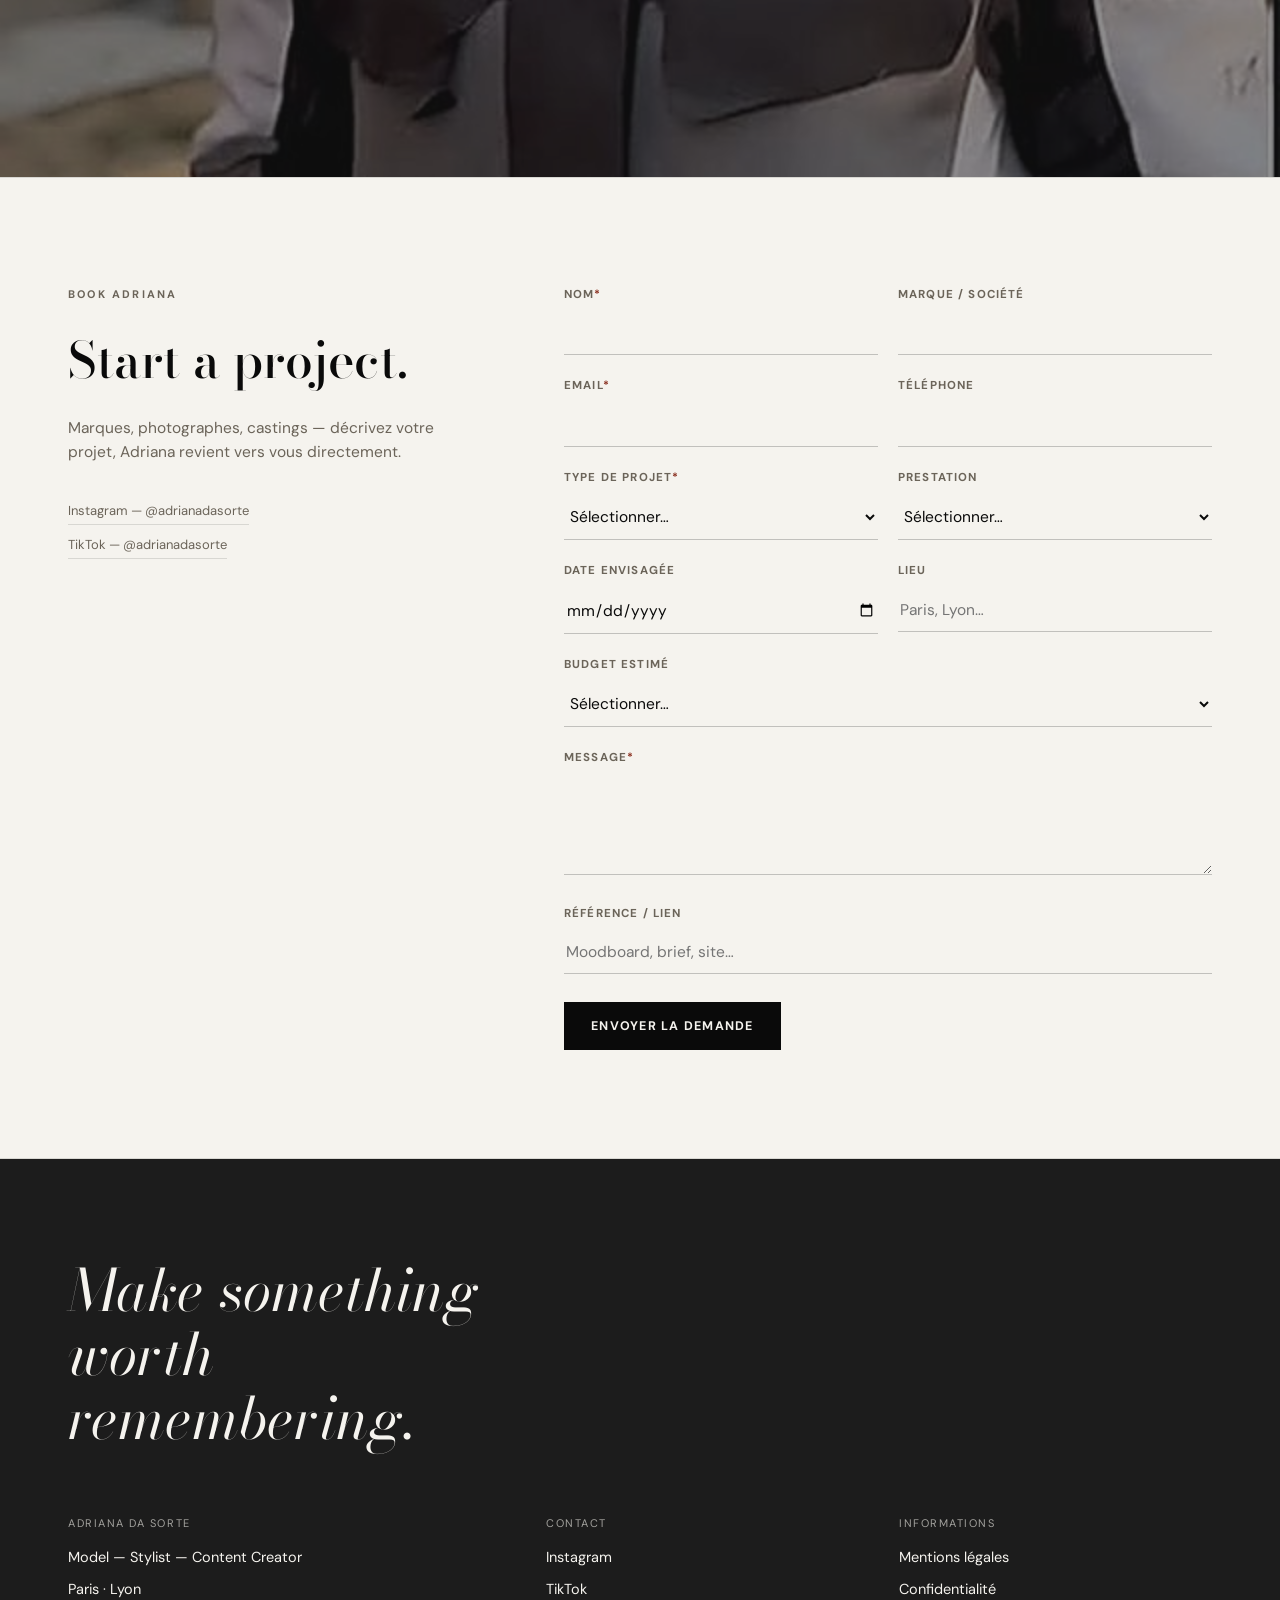
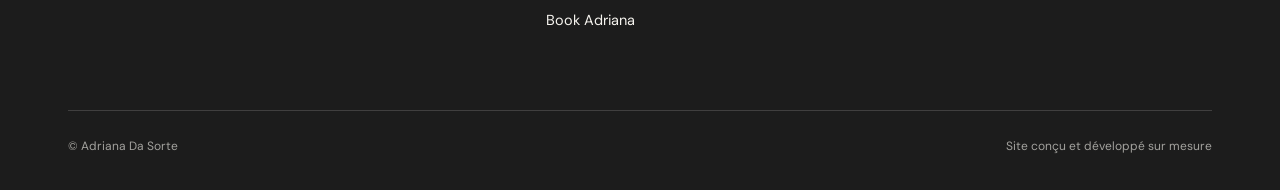
==== commit 70344e02: "Refond du hero : photo nette, plus de cadrage trop serré Cause du flou persistant : le hero précéden" ====
--- a/index.html
+++ b/index.html
@@ -70,15 +70,17 @@
 <main id="main">
 
 <header class="hero" id="top">
-  <div class="hero-bg"><img src="assets/img/hero.jpg" alt="Adriana Da Sorte, portrait éditorial, veste noire et collier ras-de-cou"></div>
-  <div class="hero-content">
-    <div class="eyebrow">Model · Stylist · Content Creator</div>
-    <h1>Adriana<br>Da Sorte</h1>
-    <div class="hero-loc">Paris — Lyon — France</div>
-    <div class="hero-actions">
-      <a class="btn btn-solid" href="#work">View Work</a>
-      <a class="btn btn-ghost-dark" href="#book">Book Adriana</a>
-    </div>
+  <div class="hero-grid">
+    <div class="hero-content">
+      <div class="eyebrow">Model · Stylist · Content Creator</div>
+      <h1>Adriana<br>Da Sorte</h1>
+      <div class="hero-loc">Paris — Lyon — France</div>
+      <div class="hero-actions">
+        <a class="btn btn-solid" href="#work">View Work</a>
+        <a class="btn btn-ghost-dark" href="#book">Book Adriana</a>
+      </div>
+    </div>
+    <div class="hero-photo"><img src="assets/img/hero.jpg" alt="Adriana Da Sorte, look éditorial blazer marine et lunettes noires"></div>
   </div>
   <div class="scroll-cue">Scroll</div>
 </header>
--- a/assets/css/style.css
+++ b/assets/css/style.css
@@ -84,19 +84,31 @@
   .mobile-menu a{ font-family:'Bodoni Moda', serif; font-size:32px; text-decoration:none; color:var(--ink); }
   .mobile-close{ position:absolute; top:20px; right:24px; background:none; border:none; color:var(--ink); font-size:30px; cursor:pointer; }
 
-  /* ---------------- hero : full-bleed editorial ---------------- */
-  .hero{ position:relative; min-height:100svh; display:flex; align-items:flex-end; overflow:hidden; }
-  .hero-bg{ position:absolute; inset:0; z-index:0; }
-  .hero-bg img{ filter:saturate(1.02); }
-  .hero-bg::after{
-    content:""; position:absolute; inset:0;
-    background:linear-gradient(0deg, rgba(10,10,10,.82) 0%, rgba(10,10,10,.32) 40%, rgba(10,10,10,.05) 62%, rgba(10,10,10,.28) 100%);
-  }
-  .hero-content{ position:relative; z-index:1; width:100%; padding:0 28px 68px; max-width:1200px; margin:0 auto; color:var(--paper); }
+  /* ---------------- hero : split editorial (photo shown near its native size, never stretched full-bleed) ---------------- */
+  .hero{ position:relative; min-height:100svh; display:flex; flex-direction:column; overflow:hidden; background:var(--ink); }
+  .hero-grid{ flex:1; display:grid; grid-template-columns:1fr min(46vw,640px); align-items:stretch; }
+  .hero-content{ position:relative; z-index:1; display:flex; flex-direction:column; justify-content:center; padding:120px 44px 68px 28px; color:var(--paper); }
   .hero .eyebrow{ color:rgba(245,243,238,.78); margin-bottom:18px; }
-  .hero h1{ font-size:clamp(48px,9vw,132px); line-height:0.88; color:var(--paper); letter-spacing:-.01em; }
+  .hero h1{ font-size:clamp(44px,6.4vw,104px); line-height:0.9; color:var(--paper); letter-spacing:-.01em; }
   .hero-loc{ margin-top:22px; font-size:13px; letter-spacing:.16em; text-transform:uppercase; color:rgba(245,243,238,.7); }
   .hero-actions{ display:flex; gap:14px; margin-top:38px; flex-wrap:wrap; }
+  .hero-photo{ position:relative; overflow:hidden; background:var(--dark); }
+  .hero-photo img{ filter:saturate(1.06) contrast(1.05); }
+  .hero-photo::before{
+    content:""; position:absolute; inset:0; z-index:1; pointer-events:none;
+    background-image:url("data:image/svg+xml,%3Csvg xmlns='http://www.w3.org/2000/svg' width='140' height='140'%3E%3Cfilter id='n'%3E%3CfeTurbulence type='fractalNoise' baseFrequency='0.85' numOctaves='2' stitchTiles='stitch'/%3E%3C/filter%3E%3Crect width='100%25' height='100%25' filter='url(%23n)'/%3E%3C/svg%3E");
+    opacity:.14; mix-blend-mode:overlay;
+  }
+  .hero-photo::after{
+    content:""; position:absolute; inset:0; z-index:1;
+    background:linear-gradient(90deg, rgba(10,10,10,.35) 0%, rgba(10,10,10,0) 12%);
+  }
+  @media (max-width:900px){
+    .hero-grid{ grid-template-columns:1fr; grid-template-rows:auto 1fr; }
+    .hero-photo{ aspect-ratio:4/5; order:-1; }
+    .hero-content{ padding:28px 24px 48px; }
+    .hero-photo::after{ background:linear-gradient(0deg, rgba(10,10,10,.4) 0%, rgba(10,10,10,0) 14%); }
+  }
   .btn{
     display:inline-flex; align-items:center; gap:8px; padding:15px 26px;
     font-size:12.5px; font-weight:700; letter-spacing:.1em; text-transform:uppercase;
